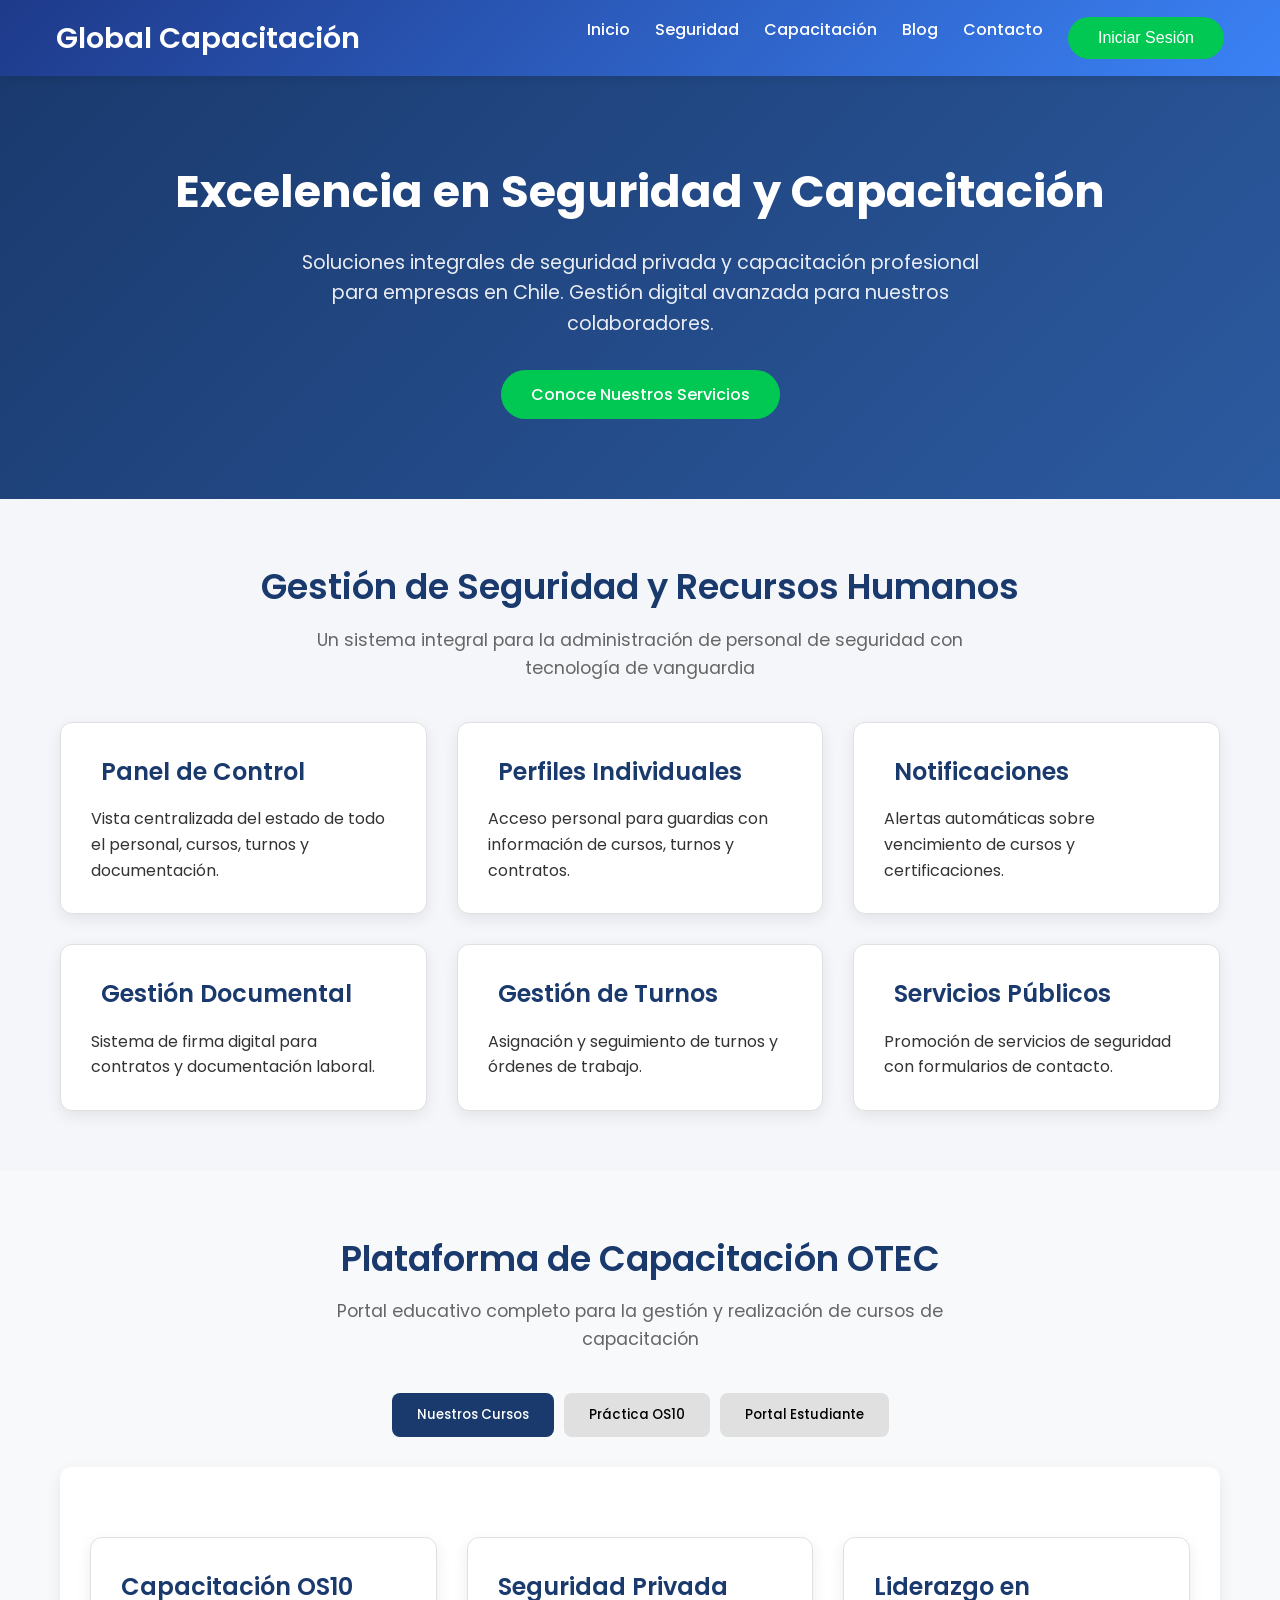
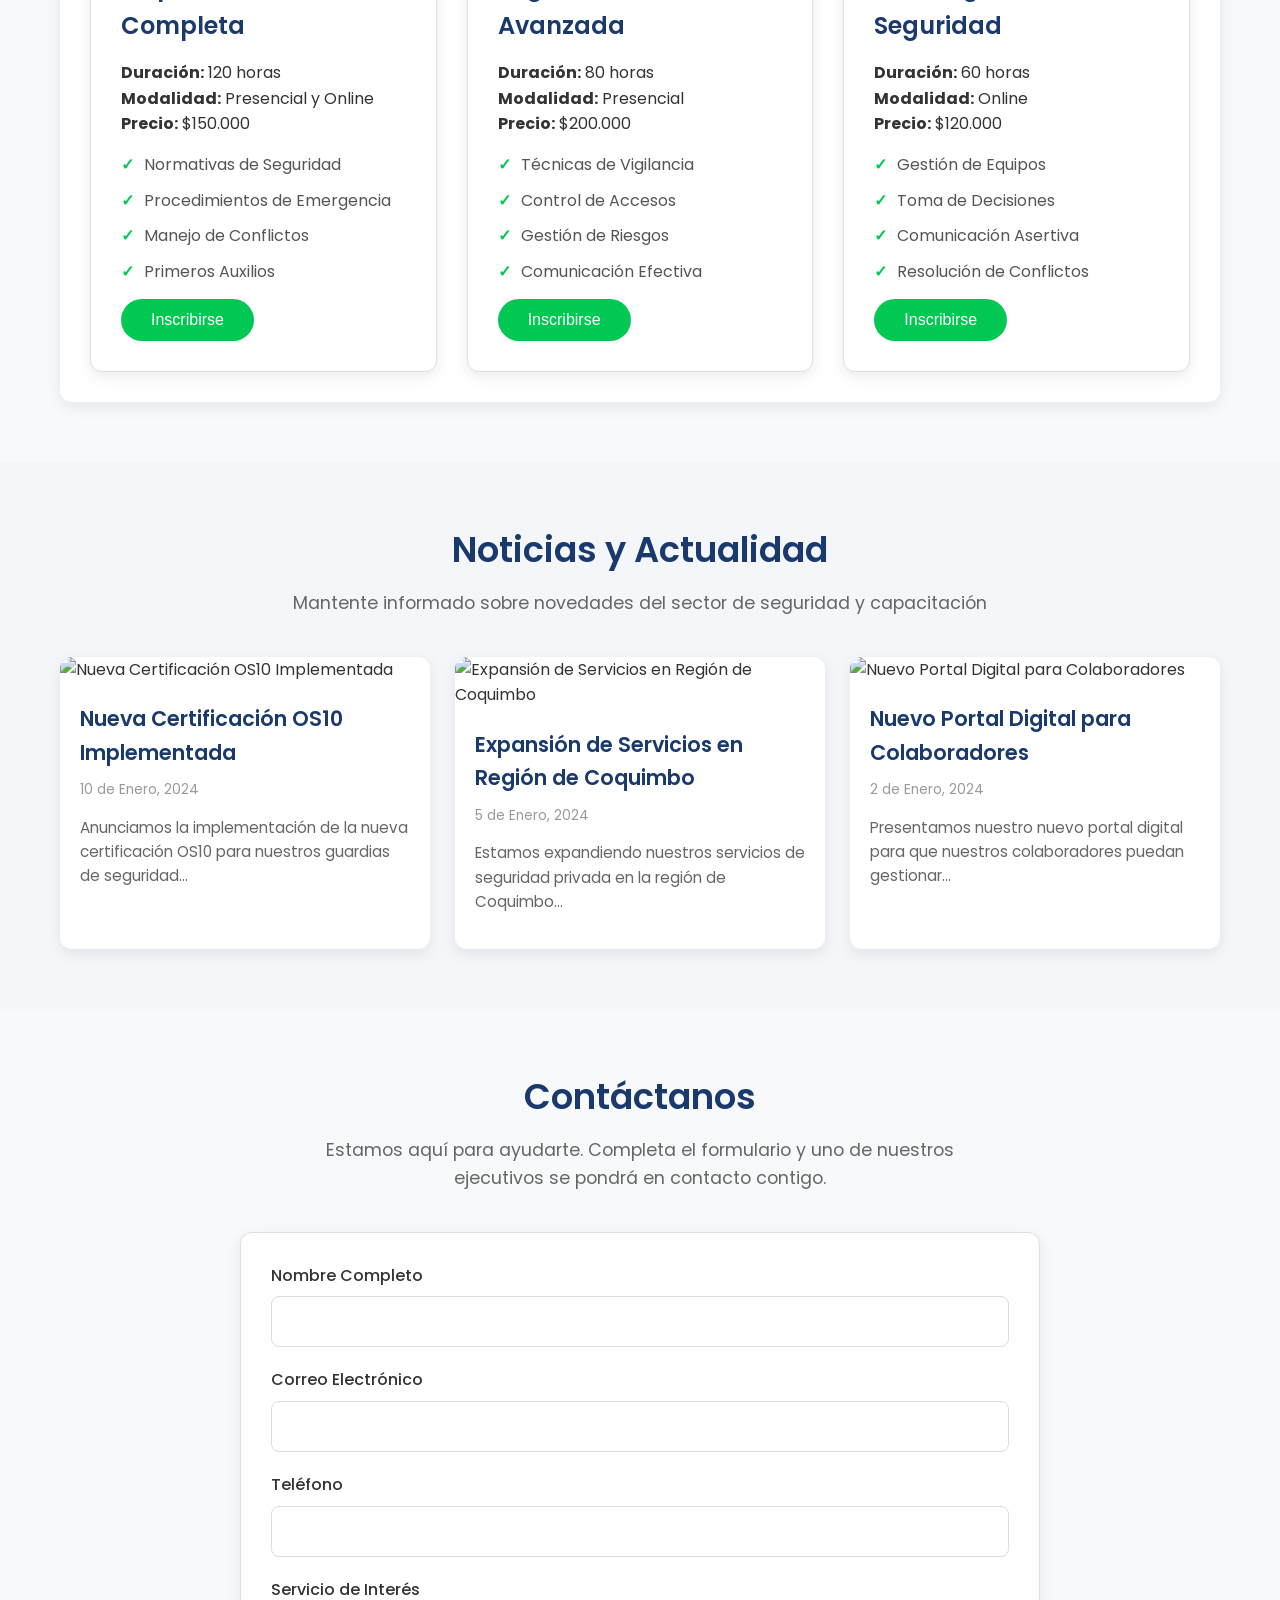
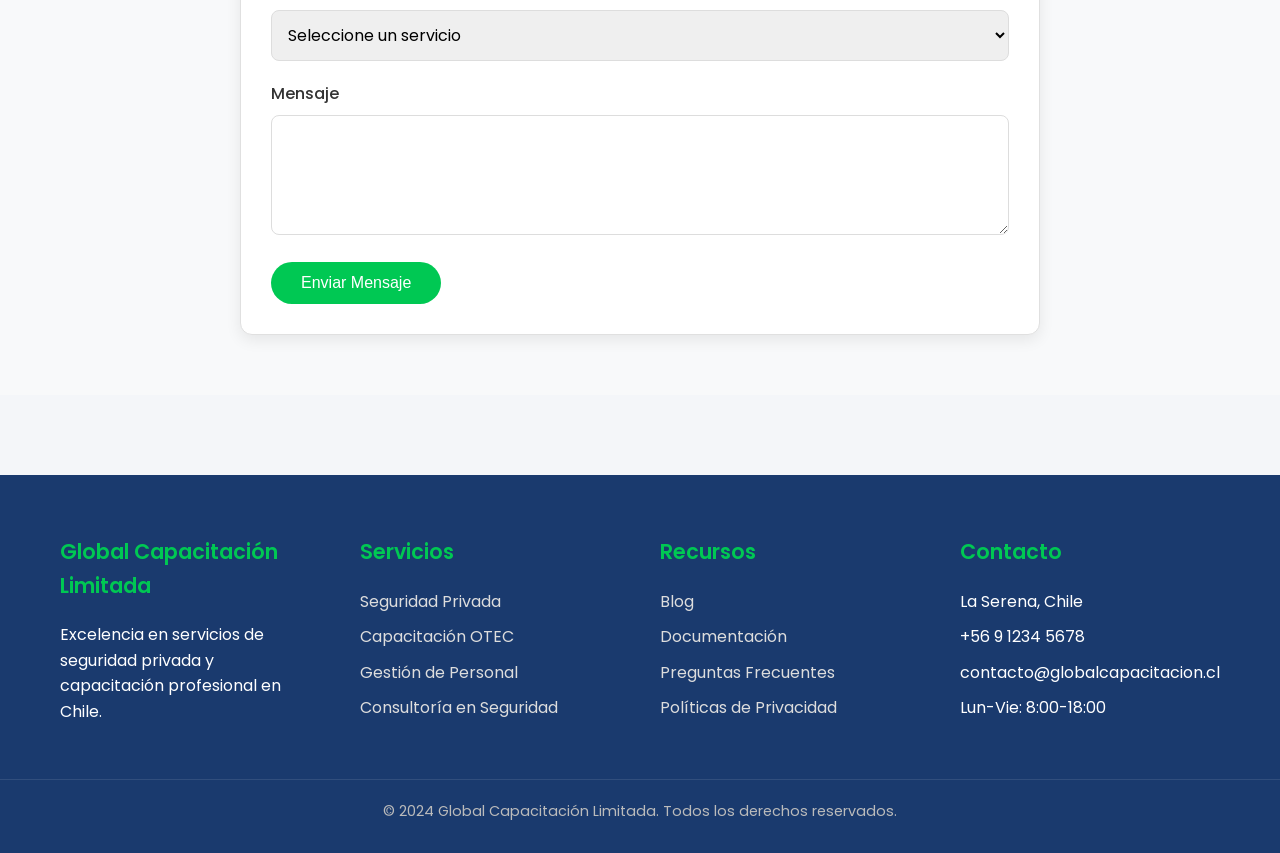
==== index.html @ 27f2499d "Update index.html" ====
<!DOCTYPE html>
<html lang="es">
<head>
    <meta charset="UTF-8">
    <meta name="viewport" content="width=device-width, initial-scale=1.0">
    <title>Global Capacitación Limitada - Sistema Integral</title>
    <script src="https://cdnjs.cloudflare.com/ajax/libs/font-awesome/6.4.0/js/all.min.js"></script>
    <link rel="preconnect" href="https://fonts.googleapis.com">
    <link rel="preconnect" href="https://fonts.gstatic.com" crossorigin>
    <link href="https://fonts.googleapis.com/css2?family=Poppins:wght@300;400;500;600;700;800&display=swap" rel="stylesheet">
    <link rel="stylesheet" href="styles.css">
</head>
<body>
    <div id="publicSite">
        <header class="header">
            <div class="header-content container">
                <div class="logo">
                    <span>Global Capacitación</span>
                </div>
                <nav class="desktop-nav">
                    <ul>
                        <li><a href="#inicio">Inicio</a></li>
                        <li><a href="#seguridad">Seguridad</a></li>
                        <li><a href="#capacitacion">Capacitación</a></li>
                        <li><a href="#blog">Blog</a></li>
                        <li><a href="#contacto">Contacto</a></li>
                        <li><button id="loginBtn" class="btn">Iniciar Sesión</button></li>
                    </ul>
                </nav>
                <button class="hamburger-menu-btn" id="publicHamburgerBtn">
                    <span class="hamburger-line"></span>
                    <span class="hamburger-line"></span>
                    <span class="hamburger-line"></span>
                </button>
            </div>
            <nav class="mobile-nav" id="publicMobileNav">
                <ul>
                    <li class="close-btn-container"><button class="close-mobile-nav" id="publicMobileNavCloseBtn"><i class="fas fa-times"></i></button></li>
                    <li><button id="mobileLoginBtn" class="btn">Iniciar Sesión</button></li>
                    <li><a href="#inicio">Inicio</a></li>
                    <li><a href="#seguridad">Seguridad</a></li>
                    <li><a href="#capacitacion">Capacitación</a></li>
                    <li><a href="#blog">Blog</a></li>
                    <li><a href="#contacto">Contacto</a></li>
                </ul>
            </nav>
        </header>

        <section class="hero" id="inicio">
            <div class="container">
                <h1>Excelencia en Seguridad y Capacitación</h1>
                <p>Soluciones integrales de seguridad privada y capacitación profesional para empresas en Chile. Gestión digital avanzada para nuestros colaboradores.</p>
                <a href="#seguridad" class="btn">Conoce Nuestros Servicios</a>
            </div>
        </section>

        <section class="section" id="seguridad">
            <div class="container">
                <h2 class="section-title">Gestión de Seguridad y Recursos Humanos</h2>
                <p class="section-subtitle">Un sistema integral para la administración de personal de seguridad con tecnología de vanguardia</p>
                
                <div class="cards">
                    <div class="card">
                        <h3><i class="fas fa-tachometer-alt"></i> Panel de Control</h3>
                        <p>Vista centralizada del estado de todo el personal, cursos, turnos y documentación.</p>
                    </div>
                    <div class="card">
                        <h3><i class="fas fa-user-shield"></i> Perfiles Individuales</h3>
                        <p>Acceso personal para guardias con información de cursos, turnos y contratos.</p>
                    </div>
                    <div class="card">
                        <h3><i class="fas fa-bell"></i> Notificaciones</h3>
                        <p>Alertas automáticas sobre vencimiento de cursos y certificaciones.</p>
                    </div>
                </div>

                <div class="cards" style="margin-top: 30px;">
                    <div class="card">
                        <h3><i class="fas fa-file-contract"></i> Gestión Documental</h3>
                        <p>Sistema de firma digital para contratos y documentación laboral.</p>
                    </div>
                    <div class="card">
                        <h3><i class="fas fa-calendar-check"></i> Gestión de Turnos</h3>
                        <p>Asignación y seguimiento de turnos y órdenes de trabajo.</p>
                    </div>
                    <div class="card">
                        <h3><i class="fas fa-globe"></i> Servicios Públicos</h3>
                        <p>Promoción de servicios de seguridad con formularios de contacto.</p>
                    </div>
                </div>
            </div>
        </section>

        <section class="section" id="capacitacion" style="background-color: #f8f9fa;">
            <div class="container">
                <h2 class="section-title">Plataforma de Capacitación OTEC</h2>
                <p class="section-subtitle">Portal educativo completo para la gestión y realización de cursos de capacitación</p>
                
                <div class="tabs">
                    <div class="tab-buttons">
                        <button class="tab-btn active" data-tab="cursos">Nuestros Cursos</button>
                        <button class="tab-btn" data-tab="practica">Práctica OS10</button>
                        <button class="tab-btn" data-tab="estudiante">Portal Estudiante</button>
                    </div>

                    <div id="cursos" class="tab-content active">
                        <div id="cursosList" class="cards">
                            </div>
                    </div>

                    <div id="practica" class="tab-content">
                        <div class="card">
                            <h3><i class="fas fa-laptop-code"></i> Simulacro de Examen OS10</h3>
                            <p>Prepárate para tu certificación con nuestro sistema de práctica interactiva.</p>
                            <ul>
                                <li>Preguntas tipo test con retroalimentación inmediata</li>
                                <li>Simulacros completos con temporizador</li>
                                <li>Estadísticas de desempeño y áreas de mejora</li>
                                <li>Material de repaso actualizado</li>
                            </ul>
                            <button class="btn" onclick="openLoginForExam()">Iniciar Práctica</button>
                        </div>
                    </div>

                    <div id="estudiante" class="tab-content">
                        <div class="card">
                            <h3><i class="fas fa-user-graduate"></i> Portal del Estudiante</h3>
                            <p>Acceso privado para alumnos inscritos en nuestros cursos.</p>
                            <ul>
                                <li>Horarios y asignaturas</li>
                                <li>Material de estudio descargable</li>
                                <li>Calificaciones y progreso</li>
                                <li>Comunicación con instructores</li>
                                <li>Foros de discusión</li>
                            </ul>
                            <button class="btn" onclick="openLoginForStudents()">Iniciar Sesión como Estudiante</button>
                        </div>
                    </div>
                </div>
            </div>
        </section>

        <section class="section" id="blog">
            <div class="container">
                <h2 class="section-title">Noticias y Actualidad</h2>
                <p class="section-subtitle">Mantente informado sobre novedades del sector de seguridad y capacitación</p>
                
                <div id="blogPosts" class="blog-posts">
                    </div>
            </div>
        </section>

        <section class="section" id="contacto" style="background-color: #f8f9fa;">
            <div class="container">
                <h2 class="section-title">Contáctanos</h2>
                <p class="section-subtitle">Estamos aquí para ayudarte. Completa el formulario y uno de nuestros ejecutivos se pondrá en contacto contigo.</p>
                
                <div class="card" style="max-width: 800px; margin: 0 auto;">
                    <form id="contactForm">
                        <div class="form-group">
                            <label for="nombre">Nombre Completo</label>
                            <input type="text" id="nombre" required>
                        </div>
                        <div class="form-group">
                            <label for="email">Correo Electrónico</label>
                            <input type="email" id="email" required>
                        </div>
                        <div class="form-group">
                            <label for="telefono">Teléfono</label>
                            <input type="tel" id="telefono">
                        </div>
                        <div class="form-group">
                            <label for="servicio">Servicio de Interés</label>
                            <select id="servicio">
                                <option value="">Seleccione un servicio</option>
                                <option value="seguridad">Servicios de Seguridad</option>
                                <option value="capacitacion">Cursos de Capacitación</option>
                                <option value="ambos">Ambos servicios</option>
                                <option value="otro">Otro</option>
                            </select>
                        </div>
                        <div class="form-group">
                            <label for="mensaje">Mensaje</label>
                            <textarea id="mensaje" required></textarea>
                        </div>
                        <button type="submit" class="btn">Enviar Mensaje</button>
                    </form>
                </div>
            </div>
        </section>

        <footer class="footer">
            <div class="container">
                <div>
                    <h3>Global Capacitación Limitada</h3>
                    <p>Excelencia en servicios de seguridad privada y capacitación profesional en Chile.</p>
                    <div class="social">
                        <a href="#"><i class="fab fa-facebook"></i></a>
                        <a href="#"><i class="fab fa-twitter"></i></a>
                        <a href="#"><i class="fab fa-linkedin"></i></a>
                        <a href="#"><i class="fab fa-instagram"></i></a>
                    </div>
                </div>
                <div>
                    <h3>Servicios</h3>
                    <ul>
                        <li><a href="#seguridad">Seguridad Privada</a></li>
                        <li><a href="#capacitacion">Capacitación OTEC</a></li>
                        <li><a href="#">Gestión de Personal</a></li>
                        <li><a href="#">Consultoría en Seguridad</a></li>
                    </ul>
                </div>
                <div>
                    <h3>Recursos</h3>
                    <ul>
                        <li><a href="#blog">Blog</a></li>
                        <li><a href="#">Documentación</a></li>
                        <li><a href="#">Preguntas Frecuentes</a></li>
                        <li><a href="#">Políticas de Privacidad</a></li>
                    </ul>
                </div>
                <div>
                    <h3>Contacto</h3>
                    <ul>
                        <li><i class="fas fa-map-marker-alt"></i> La Serena, Chile</li>
                        <li><i class="fas fa-phone"></i> +56 9 1234 5678</li>
                        <li><i class="fas fa-envelope"></i> contacto@globalcapacitacion.cl</li>
                        <li><i class="fas fa-clock"></i> Lun-Vie: 8:00-18:00</li>
                    </ul>
                </div>
            </div>
            <div class="copyright">
                &copy; 2024 Global Capacitación Limitada. Todos los derechos reservados.
            </div>
        </footer>

        <div id="loginModal" class="modal">
            <div class="modal-content">
                <span class="close-modal">&times;</span>
                <h2>Iniciar Sesión</h2>
                <form id="loginForm">
                    <div class="form-group">
                        <label for="userRole">Tipo de Usuario</label>
                        <select id="userRole" required>
                            <option value="">Seleccionar tipo de usuario</option>
                            <option value="admin">Administrador</option>
                            <option value="guardia">Guardia de Seguridad</option>
                            <option value="estudiante">Estudiante</option>
                        </select>
                    </div>
                    <div class="form-group">
                        <label for="username">Email</label>
                        <input type="email" id="username" placeholder="tu@email.com" required>
                    </div>
                    <div class="form-group">
                        <label for="password">Contraseña</label>
                        <input type="password" id="password" placeholder="••••••••" required>
                    </div>
                    <button type="submit" class="btn">Acceder</button>
                    <div style="text-align: center; margin-top: 15px;">
                        <a href="#" style="color: #1a3a6e; text-decoration: none;">¿Olvidó su contraseña?</a>
                    </div>
                </form>
            </div>
        </div>
    </div>

    <div id="privateSystem" class="hidden">
        <div id="sidebar" class="sidebar">
            <div class="sidebar-header">
                <h2 class="font-bold">Mi Información</h2>
                <button onclick="toggleSidebar()" class="btn btn-secondary">
                    <i class="fas fa-times"></i>
                </button>
            </div>
            <ul id="sidebarMenu" class="sidebar-menu">
                </ul>
            <div class="sidebar-item" onclick="logout()" style="margin-top: auto; border-top: 1px solid rgba(229, 231, 235, 0.5); color: #dc2626; font-weight: 500;">
                <i class="fas fa-sign-out-alt"></i>
                <span>Cerrar Sesión</span>
            </div>
        </div>

        <header id="privateHeader" class="header">
            <div class="header-content">
                <div class="logo">
                    <button onclick="toggleSidebar()" class="hamburger-menu-btn private-hamburger-menu-btn">
                        <span class="hamburger-line"></span>
                        <span class="hamburger-line"></span>
                        <span class="hamburger-line"></span>
                    </button>
                    <span>Global Capacitación Limitada</span>
                </div>
                <div id="headerActions">
                    </div>
            </div>
        </header>

        <main id="mainContent" class="main-content">
            </main>
    </div>

    <script src="examen.js" defer></script>
    <script src="script.js" defer></script>
</body>
</html>
---- styles.css ----
/* Global Capacitación Limitada - Integrated Styles */

* {
    margin: 0;
    padding: 0;
    box-sizing: border-box;
}

body {
    font-family: 'Poppins', sans-serif;
    background-color: #f4f6f9;
    color: #333;
    line-height: 1.6;
}

.hidden {
    display: none !important;
}

/* Layout */
.container {
    max-width: 1200px;
    margin: 0 auto;
    padding: 0 20px;
}

.header-content {
    max-width: 1200px;
    margin: 0 auto;
    padding: 0 1rem;
    display: flex;
    justify-content: space-between;
    align-items: center;
}

/* Header */
.header {
    background: linear-gradient(135deg, #1e3a8a 0%, #3b82f6 100%);
    color: #fff;
    padding: 15px 0;
    position: sticky;
    top: 0;
    z-index: 1000;
    box-shadow: 0 2px 10px rgba(0, 0, 0, 0.1);
}

.header .container {
    display: flex;
    justify-content: space-between;
    align-items: center;
}

.logo {
    font-size: 1.8rem;
    font-weight: 600;
    display: flex;
    align-items: center;
    gap: 10px;
}

.logo i {
    color: #00c853;
}

/* Hamburger Menu Styles */
.hamburger-menu, .hamburger-menu-btn {
    display: flex;
    flex-direction: column;
    justify-content: center;
    width: 40px;
    height: 40px;
    padding: 8px;
    background-color: #1e3a8a;
    border: none;
    cursor: pointer;
    transition: all 0.3s ease;
    border-radius: 8px;
    gap: 4px;
}

.hamburger-line {
    width: 100%;
    height: 3px;
    background-color: #ffffff;
    border-radius: 2px;
    transition: all 0.3s ease;
}

/* CORRECCIÓN 1: Asegura que las líneas del menú hamburguesa privado sean visibles */
.private-hamburger-menu-btn {
    background-color: transparent; /* Hace el fondo del botón transparente */
}

.private-hamburger-menu-btn .hamburger-line {
    background-color: #fff !important; /* Fuerza las líneas a ser blancas */
}


.hamburger-menu:hover,
.hamburger-menu-btn:hover {
    background-color: #2c5aa0;
}
.hamburger-menu-btn.active .hamburger-line:first-child {
    transform: rotate(45deg) translate(5px, 5px);
}
.hamburger-menu-btn.active .hamburger-line:nth-child(2) {
    opacity: 0;
}
.hamburger-menu-btn.active .hamburger-line:last-child {
    transform: rotate(-45deg) translate(5px, -5px);
}

/* User Avatar and Welcome */
.user-avatar {
    width: 32px;
    height: 32px;
    background-color: #3b82f6;
    border-radius: 50%;
    display: flex;
    align-items: center;
    justify-content: center;
}

.user-avatar i {
    color: white;
    font-size: 14px;
}

.user-welcome {
    font-weight: 500;
}

/* Mobile Navigation */
.mobile-nav {
    display: none;
    position: fixed;
    /* ANTERIOR: top: 65px; */
    /* Nueva posición relativa al banner para la página de inicio */
    top: 65px; /* Valor inicial, se ajustará en @media */
    right: 1rem;
    left: auto;
    width: 200px;
    background: rgba(255, 255, 255, 0.9); /* Fondo blanco por defecto */
    backdrop-filter: blur(10px);
    padding: 1rem;
    z-index: 1500;
    border-radius: 8px;
    box-shadow: 0 4px 10px rgba(0, 0, 0, 0.2);
    opacity: 0;
    transform: translateY(-20px);
    transition: opacity 0.3s ease, transform 0.3s ease;
}

.mobile-nav.active {
    display: block;
    opacity: 1;
    transform: translateY(0);
}

.mobile-nav ul li a,
.mobile-nav ul li button {
    color: #333;
    font-weight: 500;
    padding: 10px;
    display: block;
    text-align: left;
    text-decoration: none;
}

.mobile-nav ul li a:hover,
.mobile-nav ul li button:hover {
    background-color: #f0f0f0;
    border-radius: 4px;
}

.mobile-nav ul li {
    border-bottom: 1px solid #ccc;
    padding: 0;
    margin: 0;
}

.mobile-nav ul li:last-child {
    border-bottom: none;
}

.close-btn-container {
    text-align: right;
    padding-bottom: 1rem;
}

.close-mobile-nav {
    display: none; /* Hidden by default, shown by JS */
    background: none;
    border: none;
    font-size: 1.5rem;
    cursor: pointer;
    color: #333;
}

nav ul {
    display: flex;
    list-style: none;
    gap: 25px;
}

nav a {
    color: #fff;
    text-decoration: none;
    font-weight: 500;
    transition: color 0.3s;
    font-size: 1rem;
}

nav a:hover {
    color: #00c853;
}

/* Sidebar */
.sidebar {
    position: fixed;
    top: 0;
    left: 0;
    width: 250px;
    height: 100vh;
    background-color: rgba(255, 255, 255, 0.95);
    color: #1f2937;
    transform: translateX(-100%);
    transition: transform 0.3s;
    z-index: 2500;
    overflow-y: auto;
    backdrop-filter: blur(10px);
    -webkit-backdrop-filter: blur(10px);
    box-shadow: 2px 0 10px rgba(0, 0, 0, 0.1);
}

.sidebar.open {
    transform: translateX(0);
}

.sidebar-header {
    padding: 1rem;
    background-color: rgba(249, 250, 251, 0.9);
    display: flex;
    justify-content: space-between;
    align-items: center;
    border-bottom: 1px solid rgba(229, 231, 235, 0.3);
}

.sidebar-menu {
    list-style: none;
    padding: 1rem 0;
}

.sidebar-item {
    padding: 0.75rem 1rem;
    cursor: pointer;
    transition: all 0.3s;
    display: flex;
    align-items: center;
    gap: 0.75rem;
    color: #374151;
    font-weight: 500;
}

.sidebar-item:hover {
    background-color: rgba(59, 130, 246, 0.1);
    color: #1d4ed8;
}

.sidebar-item.active {
    background-color: rgba(59, 130, 246, 0.15);
    color: #1d4ed8;
    border-right: 4px solid #3b82f6;
    font-weight: 600;
}

/* Main Content */
.main-content {
    margin-left: 0;
    padding: 2rem;
    transition: margin-left 0.3s;
}

.main-content.sidebar-open {
    margin-left: 250px;
}

/* Hero Section */
.hero {
    background: linear-gradient(135deg, #1a3a6e 0%, #2c5aa0 100%);
    color: #fff;
    padding: 80px 0;
    text-align: center;
}

.hero h1 {
    font-size: 2.8rem;
    margin-bottom: 20px;
    font-weight: 700;
}

.hero p {
    font-size: 1.2rem;
    max-width: 700px;
    margin: 0 auto 30px;
    opacity: 0.9;
}

.btn {
    display: inline-block;
    background-color: #00c853;
    color: #fff;
    padding: 12px 30px;
    border-radius: 50px;
    text-decoration: none;
    font-weight: 500;
    transition: all 0.3s;
    border: none;
    cursor: pointer;
    font-size: 1rem;
}

.btn:hover {
    background-color: #00a040;
    transform: translateY(-2px);
    box-shadow: 0 4px 15px rgba(0, 200, 83, 0.3);
}

.btn-primary {
    background-color: #3b82f6;
    color: white;
}

.btn-primary:hover {
    background-color: #2563eb;
}

.btn-secondary {
    background-color: #6b7280;
    color: white;
}

.btn-secondary:hover {
    background-color: #4b5563;
}

.btn-success {
    background-color: #10b981;
    color: white;
}

.btn-success:hover {
    background-color: #059669;
}

.btn-danger {
    background-color: #ef4444;
    color: white;
}

.btn-danger:hover {
    background-color: #dc2626;
}

/* Secciones */
.section {
    padding: 60px 0;
}

.section-title {
    text-align: center;
    font-size: 2.2rem;
    margin-bottom: 10px;
    color: #1a3a6e;
    font-weight: 600;
}

.section-subtitle {
    text-align: center;
    color: #666;
    max-width: 700px;
    margin: 0 auto 40px;
    font-size: 1.1rem;
}

/* Cards */
.cards {
    display: grid;
    grid-template-columns: repeat(auto-fit, minmax(300px, 1fr));
    gap: 30px;
    margin-top: 40px;
}

.card {
    background: #fff;
    border-radius: 12px;
    padding: 30px;
    box-shadow: 0 5px 15px rgba(0,0,0,0.08);
    transition: transform 0.3s, box-shadow 0.3s;
    border: 1px solid #e0e0e0;
}

.card:hover {
    transform: translateY(-10px);
    box-shadow: 0 15px 30px rgba(0,0,0,0.12);
}

.card h3 {
    font-size: 1.5rem;
    color: #1a3a6e;
    margin-bottom: 15px;
    display: flex;
    align-items: center;
    gap: 10px;
    font-weight: 600;
}

.card i {
    color: #00c853;
    font-size: 1.3rem;
}

.card ul {
    list-style: none;
    margin: 15px 0;
}

.card ul li {
    margin: 10px 0;
    display: flex;
    align-items: center;
    gap: 10px;
    color: #555;
}

.card ul li::before {
    content: "✓";
    color: #00c853;
    font-weight: bold;
}

.card-header {
    padding: 1.5rem;
    border-bottom: 1px solid #e5e7eb;
    background-color: #f9fafb;
}

.card-content {
    padding: 1.5rem;
}

/* Grid */
.grid {
    display: grid;
    gap: 1.5rem;
}

.grid-cols-1 {
    grid-template-columns: repeat(1, 1fr);
}

.grid-cols-2 {
    grid-template-columns: repeat(2, 1fr);
}

.grid-cols-3 {
    grid-template-columns: repeat(3, 1fr);
}

.grid-cols-4 {
    grid-template-columns: repeat(4, 1fr);
}

@media (max-width: 768px) {
    .grid-cols-2,
    .grid-cols-3,
    .grid-cols-4 {
        grid-template-columns: 1fr;
    }
}

/* Stats Cards */
.stat-card {
    background: linear-gradient(135deg, var(--color-from), var(--color-to));
    color: white;
    padding: 1.5rem;
    border-radius: 0.75rem;
    display: flex;
    justify-content: space-between;
    align-items: center;
}

.stat-card.blue {
    --color-from: #3b82f6;
    --color-to: #1d4ed8;
}

.stat-card.green {
    --color-from: #10b981;
    --color-to: #047857;
}

.stat-card.orange {
    --color-from: #f59e0b;
    --color-to: #d97706;
}

.stat-card.red {
    --color-from: #ef4444;
    --color-to: #dc2626;
}

.stat-number {
    font-size: 2rem;
    font-weight: bold;
}

.stat-icon {
    font-size: 2rem;
    opacity: 0.8;
}

/* Table */
.table {
    width: 100%;
    border-collapse: collapse;
    margin-top: 1rem;
}

.table th,
.table td {
    padding: 0.75rem;
    text-align: left;
    border-bottom: 1px solid #e5e7eb;
}

.table th {
    background-color: #f9fafb;
    font-weight: 600;
}

.table tbody tr:hover {
    background-color: #f9fafb;
}

/* Badge */
.badge {
    padding: 0.25rem 0.75rem;
    border-radius: 9999px;
    font-size: 0.75rem;
    font-weight: 500;
}

.badge-success {
    background-color: #dcfce7;
    color: #166534;
}

.badge-warning {
    background-color: #fef3c7;
    color: #92400e;
}

.badge-danger {
    background-color: #fee2e2;
    color: #991b1b;
}

/* Progress Bar */
.progress {
    width: 100%;
    height: 0.5rem;
    background-color: #e5e7eb;
    border-radius: 9999px;
    overflow: hidden;
}

.progress-bar {
    height: 100%;
    background-color: #3b82f6;
    transition: width 0.3s;
}

/* Tabs */
.tabs {
    margin-top: 40px;
}

.tab-buttons {
    display: flex;
    justify-content: center;
    gap: 10px;
    margin-bottom: 30px;
    flex-wrap: wrap;
}

.tab-btn {
    padding: 12px 25px;
    background: #e0e0e0;
    border: none;
    border-radius: 8px;
    cursor: pointer;
    font-weight: 500;
    transition: all 0.3s;
    font-family: 'Poppins', sans-serif;
}

.tab-btn.active {
    background: #1a3a6e;
    color: #fff;
}

.tab-content {
    display: none;
    padding: 30px;
    background: #fff;
    border-radius: 12px;
    box-shadow: 0 5px 15px rgba(0,0,0,0.08);
}

.tab-content.active {
    display: block;
}

/* Formulario */
.form-group {
    margin-bottom: 20px;
}

.form-label,
.form-group label {
    display: block;
    margin-bottom: 8px;
    font-weight: 500;
    color: #333;
}

.form-input,
.form-group input,
.form-group textarea,
.form-group select {
    width: 100%;
    padding: 12px;
    border: 1px solid #ddd;
    border-radius: 8px;
    font-size: 1rem;
    transition: border 0.3s;
    font-family: 'Poppins', sans-serif;
}

.form-input:focus,
.form-group input:focus,
.form-group textarea:focus,
.form-group select:focus {
    outline: none;
    border-color: #1a3a6e;
    box-shadow: 0 0 0 3px rgba(26, 58, 110, 0.1);
}

.form-group textarea {
    height: 120px;
    resize: vertical;
}

/* Blog */
.blog-posts {
    display: grid;
    grid-template-columns: repeat(auto-fit, minmax(300px, 1fr));
    gap: 25px;
    margin-top: 40px;
}

.blog-card {
    background: #fff;
    border-radius: 12px;
    overflow: hidden;
    box-shadow: 0 5px 15px rgba(0,0,0,0.08);
    transition: transform 0.3s;
}

.blog-card:hover {
    transform: translateY(-5px);
}

.blog-card img {
    width: 100%;
    height: 200px;
    object-fit: cover;
}

.blog-card-content {
    padding: 20px;
}

.blog-card h3 {
    font-size: 1.3rem;
    margin-bottom: 10px;
    color: #1a3a6e;
    font-weight: 600;
}

.blog-card p {
    color: #666;
    margin-bottom: 15px;
    font-size: 0.95rem;
}

.blog-card .date {
    font-size: 0.85rem;
    color: #999;
}

/* Footer */
.footer {
    background-color: #1a3a6e;
    color: #fff;
    padding: 60px 0 30px;
    margin-top: 80px;
}

.footer .container {
    display: grid;
    grid-template-columns: repeat(auto-fit, minmax(250px, 1fr));
    gap: 40px;
}

.footer h3 {
    font-size: 1.3rem;
    margin-bottom: 20px;
    color: #00c853;
    font-weight: 600;
}

.footer ul {
    list-style: none;
}

.footer ul li {
    margin: 10px 0;
}

.footer ul li a {
    color: #ddd;
    text-decoration: none;
    transition: color 0.3s;
}

.footer ul li a:hover {
    color: #00c853;
}

.footer .social {
    display: flex;
    gap: 15px;
    margin-top: 15px;
}

.footer .social a {
    color: #fff;
    font-size: 1.3rem;
    transition: color 0.3s;
}

.footer .social a:hover {
    color: #00c853;
}

.footer .copyright {
    text-align: center;
    margin-top: 40px;
    padding-top: 20px;
    border-top: 1px solid rgba(255,255,255,0.1);
    color: #bbb;
    font-size: 0.9rem;
}

/* Modal */
.modal {
    display: none;
    position: fixed;
    top: 0;
    left: 0;
    width: 100%;
    height: 100%;
    background-color: rgba(0,0,0,0.5);
    z-index: 2000;
    justify-content: center;
    align-items: center;
}

.modal.active {
    display: flex;
}

.modal-content {
    background: #fff;
    padding: 30px;
    border-radius: 12px;
    width: 90%;
    max-width: 450px;
    box-shadow: 0 10px 30px rgba(0,0,0,0.2);
    position: relative;
}

.close-modal {
    position: absolute;
    top: 15px;
    right: 15px;
    font-size: 1.5rem;
    cursor: pointer;
    color: #999;
    transition: color 0.3s;
}

.close-modal:hover {
    color: #333;
}

.modal h2 {
    text-align: center;
    margin-bottom: 25px;
    color: #1a3a6e;
    font-size: 1.8rem;
    font-weight: 600;
}

/* --- Responsive Adjustments --- */

/* General mobile-first responsive adjustments */
@media (max-width: 768px) {
    /* CORRECCIÓN 3: Mantiene el header público en una fila (logo a la izquierda, hamburguesa a la derecha) */
    .header .container {
        flex-direction: row; /* Asegura la dirección horizontal */
        justify-content: space-between; /* Espacio entre logo y botón */
        width: 100%;
    }
    
    .desktop-nav {
        display: none;
    }

    .hamburger-menu-btn {
        display: flex;
    }
    
    /* CORRECCIÓN 2: Evita que el sidebar ocupe toda la pantalla */
    .sidebar {
        /* Se elimina la regla 'width: 100%' para que use el valor por defecto de 250px */
    }

    .main-content.sidebar-open {
        margin-left: 0;
    }

    /* Tab buttons stack vertically */
    .tab-buttons {
        flex-direction: column;
        align-items: center;
    }

    .tab-btn {
        width: 100%;
        max-width: 300px;
        margin-bottom: 0.5rem;
    }

    /* Blog posts single column */
    .blog-posts {
        grid-template-columns: 1fr;
    }

    /* Cards single column */
    .cards {
        grid-template-columns: 1fr;
    }

    /* Footer stack */
    .footer .container {
        grid-template-columns: 1fr;
        text-align: center;
        gap: 30px;
    }

    /* Form adjustments */
    .modal-content {
        margin: 20px;
        padding: 20px;
    }
    
    /* Stats cards 2 columns on mobile */
    .grid-cols-4 {
        grid-template-columns: repeat(2, 1fr);
        gap: 1rem;
    }

    /* NUEVA CORRECCIÓN 1.1: Ajuste del menú móvil para que se despliegue debajo del banner */
    .mobile-nav.active {
        top: 75px; /* Posiciona el menú debajo del banner */
        width: 97%;
        left: 1.5%;
        right: 1.5%;
        height: auto;
        border-radius: 8px;
        background: rgba(255, 255, 255, 0.9);
        backdrop-filter: blur(10px);
        -webkit-backdrop-filter: blur(10px);
        padding: 1rem;
        box-shadow: 0 4px 10px rgba(0, 0, 0, 0.2);
        display: block;
    }
    
    .mobile-nav ul {
        flex-direction: column;
        width: 100%;
        padding: 0;
    }

    .mobile-nav ul li a,
    .mobile-nav ul li button {
        color: #333; /* Color de texto oscuro para el menú claro */
        border-bottom: 1px solid #ccc; /* Separador oscuro */
    }

    .mobile-nav ul li:last-child {
        border-bottom: none;
    }

    .mobile-nav ul li a:hover,
    .mobile-nav ul li button:hover {
        background-color: rgba(0, 200, 83, 0.2); /* Hover verde */
    }

    /* NUEVA CORRECCIÓN 1.2: Posiciona el botón de cierre dentro del header para que sea visible */
    .close-mobile-nav {
        display: block; /* Muestra el botón de cerrar */
        position: absolute;
        top: 15px;
        right: 15px;
        color: #fff;
    }

    /* NUEVA CORRECCIÓN 2: Título más pequeño en la sección hero para móvil */
    .hero h1 {
        font-size: 2rem; /* Ajuste a un tamaño ligeramente menor */
    }

    #privateHeader .logo {
        max-width: calc(100% - 100px);
    }

    #privateHeader .logo span {
        font-size: 1.1rem;
        white-space: normal;
        text-align: left;
    }

    .main-content {
        padding: 1rem;
    }

    .certification-status {
        flex-wrap: wrap;
        gap: 0.5rem;
    }
}


/* Medium devices (tablets, 769px and up) */
@media (min-width: 769px) {
    .hamburger-menu-btn {
        display: none;
    }
    
    #privateHeader .private-hamburger-menu-btn {
        display: flex; /* Asegura que el botón del panel privado siempre sea visible */
    }

    .desktop-nav {
        display: block;
    }
}

/* Utilities */
.text-center { text-align: center; }
.text-right { text-align: right; }
.font-bold { font-weight: 600; }
.text-sm { font-size: 0.875rem; }
.text-lg { font-size: 1.125rem; }
.text-xl { font-size: 1.25rem; }
.text-2xl { font-size: 1.5rem; }
.text-3xl { font-size: 1.875rem; }
.mb-4 { margin-bottom: 1rem; }
.mb-6 { margin-bottom: 1.5rem; }
.mb-8 { margin-bottom: 2rem; }
.mt-4 { margin-top: 1rem; }
.flex { display: flex; }
.justify-between { justify-content: space-between; }
.items-center { align-items: center; }
.gap-4 { gap: 1rem; }
.w-full { width: 100%; }

/* Quiz Styles */
#exam-section {
    background-color: rgba(255, 255, 255, 0.7);
    padding: 30px;
    border-radius: 15px;
    border: 2px solid transparent;
    box-shadow: 0 4px 16px rgba(0,0,0,0.15), 0 2px 8px rgba(0,0,0,0.10);
    margin-bottom: 40px;
    text-align: center;
    position: relative;
    transition: border-color 0.3s ease-in-out, box-shadow 0.3s ease-in-out;
    min-height: 500px;
}

#start-exam-btn {
    background-color: #dc3545;
    color: white;
    border: none;
    border-radius: 12px;
    padding: 15px 30px;
    font-size: 1.2rem;
    cursor: pointer;
    transition: background-color 0.3s ease, transform 0.2s ease;
    box-shadow: 0 4px 10px rgba(0,0,0,0.2);
    margin-top: 20px;
    display: block;
    margin-left: auto;
    margin-right: auto;
    animation: jump 0.6s infinite alternate;
}

#start-exam-btn:hover {
    background-color: #c82333;
    transform: translateY(-3px);
    animation: none;
}

@keyframes jump {
    0% {
        transform: translateY(0);
    }
    100% {
        transform: translateY(-10px);
    }
}

#quiz-container {
    text-align: left;
}

.question-card {
    background-color: rgba(255, 255, 255, 0.8);
    padding: 20px;
    margin-bottom: 20px;
    border-radius: 10px;
    border: 1px solid rgba(0,0,0,0.05);
    box-shadow: 0 3px 8px rgba(0,0,0,0.12), 0 2px 4px rgba(0,0,0,0.08);
    transition: border-color 0.3s ease-in-out, box-shadow 0.3s ease-in-out;
}

.question-card h5 {
    color: #333;
    font-weight: 700;
    font-size: 1.1em;
    text-align: justify;
    margin-bottom: 15px;
}

.option-button {
    display: inline-block;
    background-color: #f0f0f0;
    color: #333;
    border: 1px solid #ccc;
    border-radius: 8px;
    padding: 10px 20px;
    margin: 5px;
    cursor: pointer;
    transition: all 0.3s ease;
    font-weight: 600;
    text-align: center;
    user-select: none;
}

.option-button:hover {
    background-color: #e0e0e0;
    transform: translateY(-2px);
    box-shadow: 0 2px 5px rgba(0,0,0,0.1);
}

.option-button.selected {
    background-color: #283593;
    color: white;
    border-color: #283593;
    box-shadow: 0 4px 8px rgba(0,0,0,0.2);
}

.option-button.correct {
    background-color: #28a745;
    color: white;
    border-color: #28a745;
}

.option-button.incorrect {
    background-color: #dc3545;
    color: white;
    border-color: #dc3545;
}

.exam-controls {
    text-align: center;
    margin-top: 30px;
}

.exam-controls button {
    background-color: #283593;
    color: white;
    border: none;
    border-radius: 8px;
    padding: 12px 25px;
    font-size: 1.1rem;
    cursor: pointer;
    transition: background-color 0.3s ease, transform 0.2s ease;
}

.exam-controls button:hover {
    background-color: #1a237e;
    transform: translateY(-2px);
}

#results-modal-overlay {
    position: fixed;
    top: 0;
    left: 0;
    width: 100%;
    height: 100%;
    background-color: rgba(0, 0, 0, 0.5);
    display: none; /* Hidden by default */
    justify-content: center;
    align-items: center;
    z-index: 2000;
    opacity: 0;
    visibility: hidden;
    transition: opacity 0.3s ease-in-out, visibility 0.3s ease-in-out;
}

#results-modal-overlay.show {
    display: flex;
    opacity: 1;
    visibility: visible;
}

#results-modal-content {
    background-color: #fff;
    padding: 30px;
    border-radius: 15px;
    box-shadow: 0 8px 25px rgba(0, 0, 0, 0.4);
    text-align: center;
    max-width: 90%;
    width: 500px;
    position: relative;
    transform: translateY(-50px);
    transition: transform 0.3s ease-out;
}

#results-modal-overlay.show #results-modal-content {
    transform: translateY(0);
}

#results-modal-content.pass {
    background-color: rgba(40, 167, 69, 0.9);
    color: white;
}

#results-modal-content.fail {
    background-color: rgba(220, 53, 69, 0.9);
    color: white;
}

.category-badge {
    font-size: 0.75rem;
    padding: 4px 8px;
    border-radius: 12px;
    font-weight: 600;
    text-transform: uppercase;
    letter-spacing: 0.5px;
}

.category-badge-container {
    display: flex;
    justify-content: flex-start;
}

.bg-purple {
    background-color: #6f42c1 !important;
    color: white !important;
}

/* Quiz Styles */
#exam-section {
    background-color: rgba(255, 255, 255, 0.7);
    padding: 30px;
    border-radius: 15px;
    border: 2px solid transparent;
    box-shadow: 0 4px 16px rgba(0,0,0,0.15), 0 2px 8px rgba(0,0,0,0.10);
    margin-bottom: 40px;
    text-align: center;
    position: relative;
    transition: border-color 0.3s ease-in-out, box-shadow 0.3s ease-in-out;
    min-height: 500px;
}

#start-exam-btn {
    background-color: #dc3545;
    color: white;
    border: none;
    border-radius: 12px;
    padding: 15px 30px;
    font-size: 1.2rem;
    cursor: pointer;
    transition: background-color 0.3s ease, transform 0.2s ease;
    box-shadow: 0 4px 10px rgba(0,0,0,0.2);
    margin-top: 20px;
    display: block;
    margin-left: auto;
    margin-right: auto;
    animation: jump 0.6s infinite alternate;
}

#start-exam-btn:hover {
    background-color: #c82333;
    transform: translateY(-3px);
    animation: none;
}

@keyframes jump {
    0% {
        transform: translateY(0);
    }
    100% {
        transform: translateY(-10px);
    }
}

#quiz-container {
    text-align: left;
}

.question-card {
    background-color: rgba(255, 255, 255, 0.8);
    padding: 20px;
    margin-bottom: 20px;
    border-radius: 10px;
    border: 1px solid rgba(0,0,0,0.05);
    box-shadow: 0 3px 8px rgba(0,0,0,0.12), 0 2px 4px rgba(0,0,0,0.08);
    transition: border-color 0.3s ease-in-out, box-shadow 0.3s ease-in-out;
}

.question-card h5 {
    color: #333;
    font-weight: 700;
    font-size: 1.1em;
    text-align: justify;
    margin-bottom: 15px;
}

.option-button {
    display: inline-block;
    background-color: #f0f0f0;
    color: #333;
    border: 1px solid #ccc;
    border-radius: 8px;
    padding: 10px 20px;
    margin: 5px;
    cursor: pointer;
    transition: all 0.3s ease;
    font-weight: 600;
    text-align: center;
    user-select: none;
}

.option-button:hover {
    background-color: #e0e0e0;
    transform: translateY(-2px);
    box-shadow: 0 2px 5px rgba(0,0,0,0.1);
}

.option-button.selected {
    background-color: #283593;
    color: white;
    border-color: #283593;
    box-shadow: 0 4px 8px rgba(0,0,0,0.2);
}

.option-button.correct {
    background-color: #28a745;
    color: white;
    border-color: #28a745;
}

.option-button.incorrect {
    background-color: #dc3545;
    color: white;
    border-color: #dc3545;
}

.exam-controls {
    text-align: center;
    margin-top: 30px;
}

.exam-controls button {
    background-color: #283593;
    color: white;
    border: none;
    border-radius: 8px;
    padding: 12px 25px;
    font-size: 1.1rem;
    cursor: pointer;
    transition: background-color 0.3s ease, transform 0.2s ease;
}

.exam-controls button:hover {
    background-color: #1a237e;
    transform: translateY(-2px);
}

#results-modal-overlay {
    position: fixed;
    top: 0;
    left: 0;
    width: 100%;
    height: 100%;
    background-color: rgba(0, 0, 0, 0.5);
    display: none; /* Hidden by default */
    justify-content: center;
    align-items: center;
    z-index: 2000;
    opacity: 0;
    visibility: hidden;
    transition: opacity 0.3s ease-in-out, visibility 0.3s ease-in-out;
}

#results-modal-overlay.show {
    display: flex;
    opacity: 1;
    visibility: visible;
}

#results-modal-content {
    background-color: #fff;
    padding: 30px;
    border-radius: 15px;
    box-shadow: 0 8px 25px rgba(0, 0, 0, 0.4);
    text-align: center;
    max-width: 90%;
    width: 500px;
    position: relative;
    transform: translateY(-50px);
    transition: transform 0.3s ease-out;
}

#results-modal-overlay.show #results-modal-content {
    transform: translateY(0);
}

#results-modal-content.pass {
    background-color: rgba(40, 167, 69, 0.9);
    color: white;
}

#results-modal-content.fail {
    background-color: rgba(220, 53, 69, 0.9);
    color: white;
}

.category-badge {
    font-size: 0.75rem;
    padding: 4px 8px;
    border-radius: 12px;
    font-weight: 600;
    text-transform: uppercase;
    letter-spacing: 0.5px;
}

.category-badge-container {
    display: flex;
    justify-content: flex-start;
}

.bg-purple {
    background-color: #6f42c1 !important;
    color: white !important;
}

@media (max-width: 768px) {
    #exam-section {
        padding: 15px;
    }

    .question-card h5 {
        font-size: 1rem;
    }

    .option-button {
        padding: 8px 15px;
        font-size: 0.9rem;
        display: block;
        width: 100%;
        margin: 5px 0;
    }
}
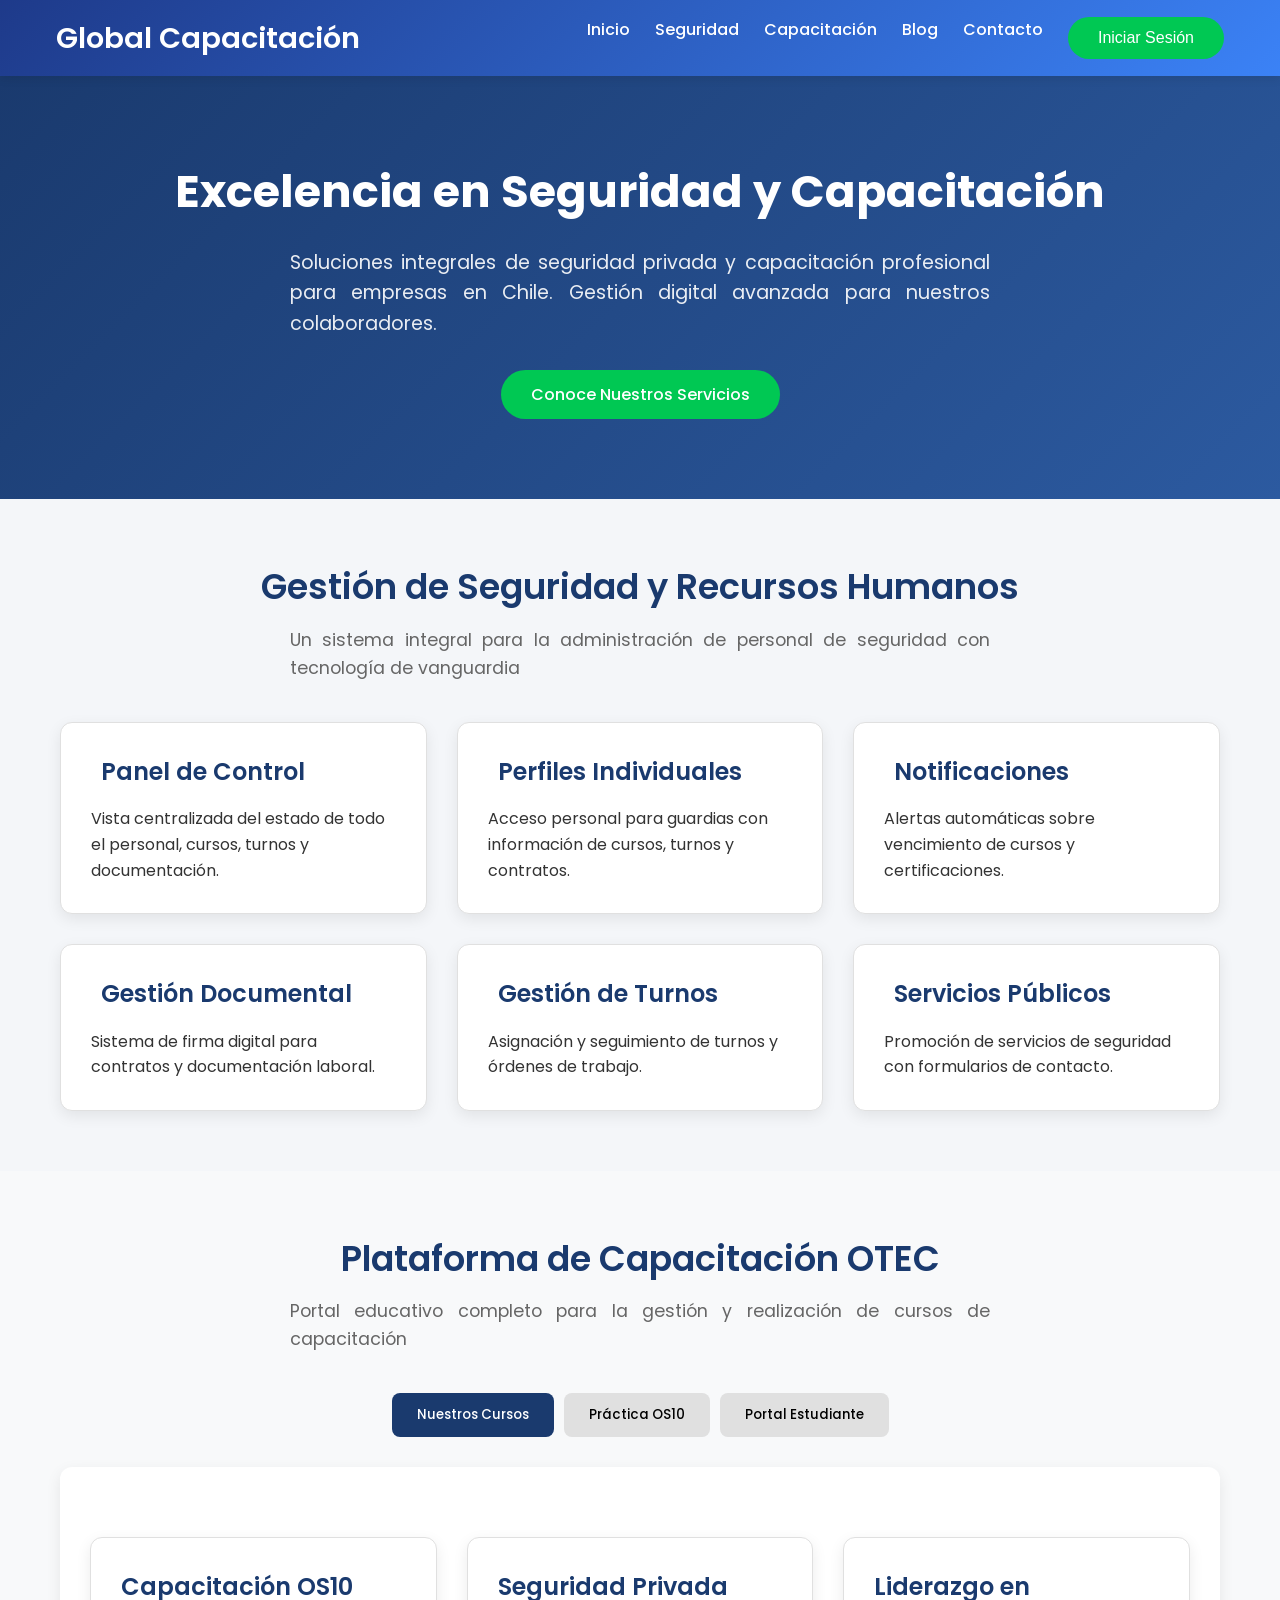
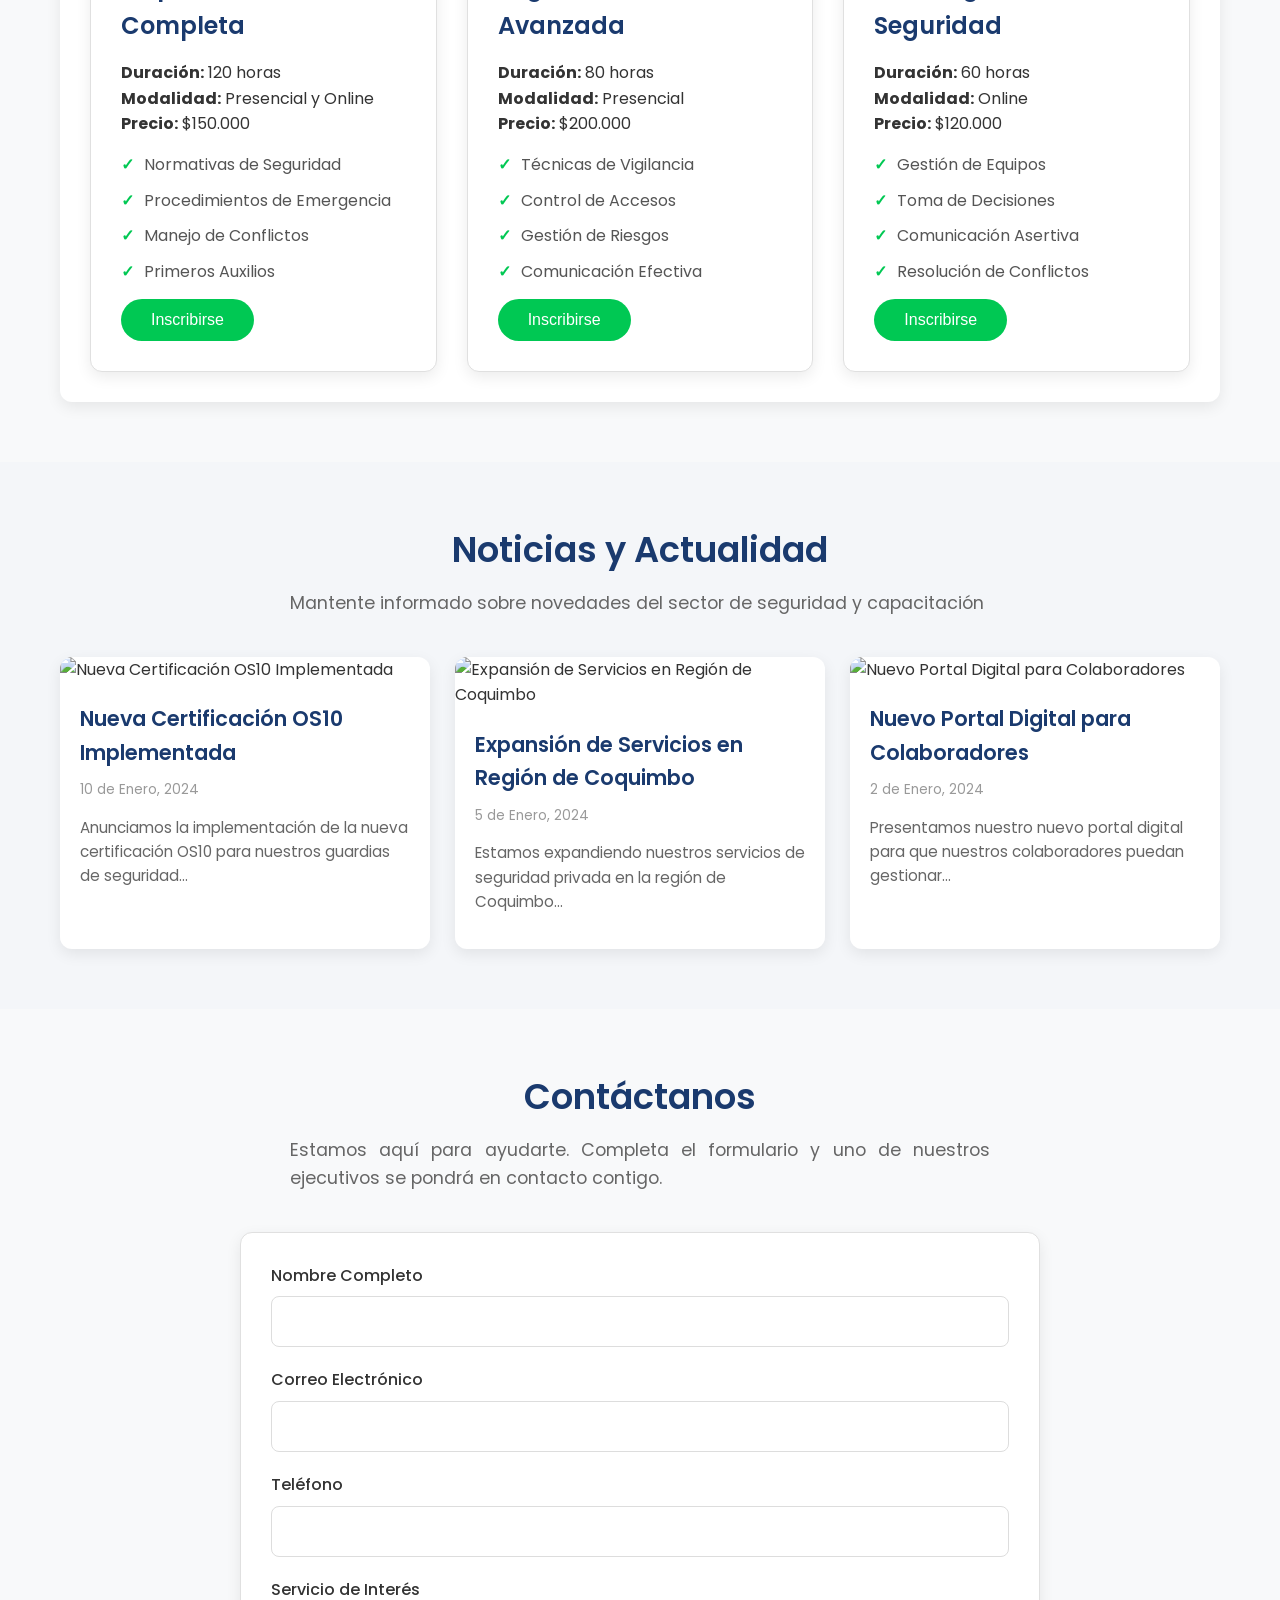
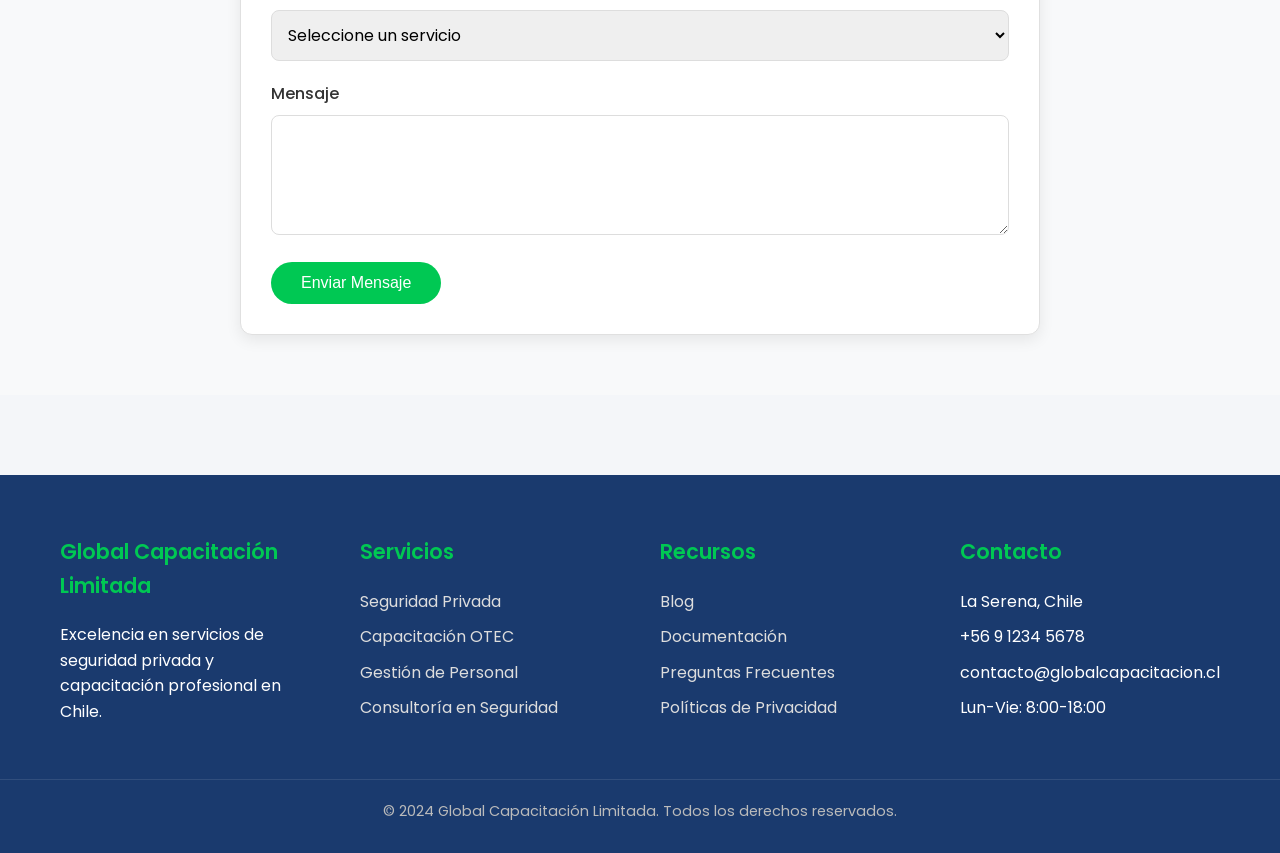
==== commit 82b666fb: "Add files via upload" ====
--- a/index.html
+++ b/index.html
@@ -283,16 +283,16 @@
 
         <header id="privateHeader" class="header">
             <div class="header-content">
+                <button onclick="toggleSidebar()" class="hamburger-menu-btn private-hamburger-menu-btn">
+                    <span class="hamburger-line"></span>
+                    <span class="hamburger-line"></span>
+                    <span class="hamburger-line"></span>
+                </button>
                 <div class="logo">
-                    <button onclick="toggleSidebar()" class="hamburger-menu-btn private-hamburger-menu-btn">
-                        <span class="hamburger-line"></span>
-                        <span class="hamburger-line"></span>
-                        <span class="hamburger-line"></span>
-                    </button>
                     <span>Global Capacitación Limitada</span>
                 </div>
                 <div id="headerActions">
-                    </div>
+                </div>
             </div>
         </header>
 
@@ -303,4 +303,4 @@
     <script src="examen.js" defer></script>
     <script src="script.js" defer></script>
 </body>
-</html>
+</html>
--- a/styles.css
+++ b/styles.css
@@ -22,15 +22,6 @@
     max-width: 1200px;
     margin: 0 auto;
     padding: 0 20px;
-}
-
-.header-content {
-    max-width: 1200px;
-    margin: 0 auto;
-    padding: 0 1rem;
-    display: flex;
-    justify-content: space-between;
-    align-items: center;
 }
 
 /* Header */
@@ -44,10 +35,18 @@
     box-shadow: 0 2px 10px rgba(0, 0, 0, 0.1);
 }
 
-.header .container {
+.header-content {
+    max-width: 1200px;
+    margin: 0 auto;
+    padding: 0 1rem;
     display: flex;
     justify-content: space-between;
     align-items: center;
+}
+
+#privateHeader .header-content .logo {
+    flex-grow: 1;
+    justify-content: center;
 }
 
 .logo {
@@ -70,7 +69,7 @@
     width: 40px;
     height: 40px;
     padding: 8px;
-    background-color: #1e3a8a;
+    background-color: transparent;
     border: none;
     cursor: pointer;
     transition: all 0.3s ease;
@@ -86,26 +85,18 @@
     transition: all 0.3s ease;
 }
 
-/* CORRECCIÓN 1: Asegura que las líneas del menú hamburguesa privado sean visibles */
-.private-hamburger-menu-btn {
-    background-color: transparent; /* Hace el fondo del botón transparente */
-}
-
-.private-hamburger-menu-btn .hamburger-line {
-    background-color: #fff !important; /* Fuerza las líneas a ser blancas */
-}
-
-
-.hamburger-menu:hover,
 .hamburger-menu-btn:hover {
     background-color: #2c5aa0;
 }
+
 .hamburger-menu-btn.active .hamburger-line:first-child {
     transform: rotate(45deg) translate(5px, 5px);
 }
+
 .hamburger-menu-btn.active .hamburger-line:nth-child(2) {
     opacity: 0;
 }
+
 .hamburger-menu-btn.active .hamburger-line:last-child {
     transform: rotate(-45deg) translate(5px, -5px);
 }
@@ -134,13 +125,11 @@
 .mobile-nav {
     display: none;
     position: fixed;
-    /* ANTERIOR: top: 65px; */
-    /* Nueva posición relativa al banner para la página de inicio */
-    top: 65px; /* Valor inicial, se ajustará en @media */
+    top: 65px;
     right: 1rem;
     left: auto;
     width: 200px;
-    background: rgba(255, 255, 255, 0.9); /* Fondo blanco por defecto */
+    background: rgba(255, 255, 255, 0.9);
     backdrop-filter: blur(10px);
     padding: 1rem;
     z-index: 1500;
@@ -157,14 +146,22 @@
     transform: translateY(0);
 }
 
+.mobile-nav ul {
+    text-align: center;
+}
+
 .mobile-nav ul li a,
 .mobile-nav ul li button {
     color: #333;
     font-weight: 500;
     padding: 10px;
     display: block;
-    text-align: left;
+    text-align: center;
     text-decoration: none;
+}
+
+.mobile-nav ul li button {
+    margin: 0 auto;
 }
 
 .mobile-nav ul li a:hover,
@@ -183,18 +180,8 @@
     border-bottom: none;
 }
 
-.close-btn-container {
-    text-align: right;
-    padding-bottom: 1rem;
-}
-
 .close-mobile-nav {
-    display: none; /* Hidden by default, shown by JS */
-    background: none;
-    border: none;
-    font-size: 1.5rem;
-    cursor: pointer;
-    color: #333;
+    display: none !important;
 }
 
 nav ul {
@@ -220,7 +207,7 @@
     position: fixed;
     top: 0;
     left: 0;
-    width: 250px;
+    width: 280px;
     height: 100vh;
     background-color: rgba(255, 255, 255, 0.95);
     color: #1f2937;
@@ -246,6 +233,10 @@
     border-bottom: 1px solid rgba(229, 231, 235, 0.3);
 }
 
+.sidebar-header h2 {
+    font-size: 1.1rem;
+}
+
 .sidebar-menu {
     list-style: none;
     padding: 1rem 0;
@@ -282,7 +273,7 @@
 }
 
 .main-content.sidebar-open {
-    margin-left: 250px;
+    margin-left: 280px;
 }
 
 /* Hero Section */
@@ -304,6 +295,7 @@
     max-width: 700px;
     margin: 0 auto 30px;
     opacity: 0.9;
+    text-align: justify;
 }
 
 .btn {
@@ -381,6 +373,7 @@
     max-width: 700px;
     margin: 0 auto 40px;
     font-size: 1.1rem;
+    text-align: justify;
 }
 
 /* Cards */
@@ -521,6 +514,10 @@
 }
 
 /* Table */
+.table-container {
+    overflow-x: auto;
+}
+
 .table {
     width: 100%;
     border-collapse: collapse;
@@ -549,6 +546,7 @@
     border-radius: 9999px;
     font-size: 0.75rem;
     font-weight: 500;
+    white-space: nowrap;
 }
 
 .badge-success {
@@ -826,12 +824,18 @@
 
 /* --- Responsive Adjustments --- */
 
-/* General mobile-first responsive adjustments */
 @media (max-width: 768px) {
-    /* CORRECCIÓN 3: Mantiene el header público en una fila (logo a la izquierda, hamburguesa a la derecha) */
+    .container {
+        width: 98%;
+    }
+
+    p {
+        text-align: justify;
+    }
+
     .header .container {
-        flex-direction: row; /* Asegura la dirección horizontal */
-        justify-content: space-between; /* Espacio entre logo y botón */
+        flex-direction: row;
+        justify-content: space-between;
         width: 100%;
     }
     
@@ -843,16 +847,14 @@
         display: flex;
     }
     
-    /* CORRECCIÓN 2: Evita que el sidebar ocupe toda la pantalla */
     .sidebar {
-        /* Se elimina la regla 'width: 100%' para que use el valor por defecto de 250px */
+        width: 250px;
     }
 
     .main-content.sidebar-open {
         margin-left: 0;
     }
 
-    /* Tab buttons stack vertically */
     .tab-buttons {
         flex-direction: column;
         align-items: center;
@@ -864,94 +866,57 @@
         margin-bottom: 0.5rem;
     }
 
-    /* Blog posts single column */
-    .blog-posts {
-        grid-template-columns: 1fr;
-    }
-
-    /* Cards single column */
     .cards {
         grid-template-columns: 1fr;
     }
 
-    /* Footer stack */
     .footer .container {
         grid-template-columns: 1fr;
         text-align: center;
         gap: 30px;
     }
 
-    /* Form adjustments */
     .modal-content {
-        margin: 20px;
+        width: 95%;
         padding: 20px;
     }
     
-    /* Stats cards 2 columns on mobile */
     .grid-cols-4 {
         grid-template-columns: repeat(2, 1fr);
         gap: 1rem;
     }
 
-    /* NUEVA CORRECCIÓN 1.1: Ajuste del menú móvil para que se despliegue debajo del banner */
     .mobile-nav.active {
-        top: 75px; /* Posiciona el menú debajo del banner */
+        top: 65px;
         width: 97%;
         left: 1.5%;
         right: 1.5%;
         height: auto;
-        border-radius: 8px;
-        background: rgba(255, 255, 255, 0.9);
-        backdrop-filter: blur(10px);
-        -webkit-backdrop-filter: blur(10px);
-        padding: 1rem;
-        box-shadow: 0 4px 10px rgba(0, 0, 0, 0.2);
-        display: block;
     }
     
     .mobile-nav ul {
         flex-direction: column;
         width: 100%;
         padding: 0;
+        text-align: center;
     }
 
     .mobile-nav ul li a,
     .mobile-nav ul li button {
-        color: #333; /* Color de texto oscuro para el menú claro */
-        border-bottom: 1px solid #ccc; /* Separador oscuro */
+        border-bottom: 1px solid #ccc;
+        text-align: center;
     }
 
     .mobile-nav ul li:last-child {
         border-bottom: none;
     }
 
-    .mobile-nav ul li a:hover,
-    .mobile-nav ul li button:hover {
-        background-color: rgba(0, 200, 83, 0.2); /* Hover verde */
-    }
-
-    /* NUEVA CORRECCIÓN 1.2: Posiciona el botón de cierre dentro del header para que sea visible */
-    .close-mobile-nav {
-        display: block; /* Muestra el botón de cerrar */
-        position: absolute;
-        top: 15px;
-        right: 15px;
-        color: #fff;
-    }
-
-    /* NUEVA CORRECCIÓN 2: Título más pequeño en la sección hero para móvil */
     .hero h1 {
-        font-size: 2rem; /* Ajuste a un tamaño ligeramente menor */
+        font-size: 1.8rem;
     }
 
     #privateHeader .logo {
-        max-width: calc(100% - 100px);
-    }
-
-    #privateHeader .logo span {
-        font-size: 1.1rem;
-        white-space: normal;
-        text-align: left;
+        display: none;
     }
 
     .main-content {
@@ -961,6 +926,27 @@
     .certification-status {
         flex-wrap: wrap;
         gap: 0.5rem;
+    }
+
+    #results-modal-content h3 {
+        font-size: 1.3rem;
+    }
+
+    #modal-grade {
+        font-size: 2.2rem;
+    }
+
+    #practica .card {
+        padding: 20px;
+    }
+
+    #practica .card ul li {
+        font-size: 0.9rem;
+    }
+
+    .calendar-table th, .calendar-table td {
+        padding: 0.5rem;
+        font-size: 0.8rem;
     }
 }
 
@@ -972,7 +958,7 @@
     }
     
     #privateHeader .private-hamburger-menu-btn {
-        display: flex; /* Asegura que el botón del panel privado siempre sea visible */
+        display: flex;
     }
 
     .desktop-nav {
@@ -1177,6 +1163,17 @@
     color: white;
 }
 
+#results-modal-content h3 {
+    font-size: 2.5rem;
+    font-weight: 700;
+}
+
+#modal-grade {
+    font-size: 4rem;
+    font-weight: 700;
+    color: #ffc107;
+}
+
 .category-badge {
     font-size: 0.75rem;
     padding: 4px 8px;
@@ -1196,200 +1193,38 @@
     color: white !important;
 }
 
-/* Quiz Styles */
-#exam-section {
-    background-color: rgba(255, 255, 255, 0.7);
-    padding: 30px;
-    border-radius: 15px;
-    border: 2px solid transparent;
-    box-shadow: 0 4px 16px rgba(0,0,0,0.15), 0 2px 8px rgba(0,0,0,0.10);
-    margin-bottom: 40px;
-    text-align: center;
-    position: relative;
-    transition: border-color 0.3s ease-in-out, box-shadow 0.3s ease-in-out;
-    min-height: 500px;
-}
-
-#start-exam-btn {
-    background-color: #dc3545;
-    color: white;
-    border: none;
-    border-radius: 12px;
-    padding: 15px 30px;
-    font-size: 1.2rem;
-    cursor: pointer;
-    transition: background-color 0.3s ease, transform 0.2s ease;
-    box-shadow: 0 4px 10px rgba(0,0,0,0.2);
-    margin-top: 20px;
-    display: block;
-    margin-left: auto;
-    margin-right: auto;
-    animation: jump 0.6s infinite alternate;
-}
-
-#start-exam-btn:hover {
-    background-color: #c82333;
-    transform: translateY(-3px);
-    animation: none;
-}
-
-@keyframes jump {
-    0% {
-        transform: translateY(0);
-    }
-    100% {
-        transform: translateY(-10px);
-    }
-}
-
-#quiz-container {
-    text-align: left;
-}
-
-.question-card {
-    background-color: rgba(255, 255, 255, 0.8);
-    padding: 20px;
-    margin-bottom: 20px;
-    border-radius: 10px;
-    border: 1px solid rgba(0,0,0,0.05);
-    box-shadow: 0 3px 8px rgba(0,0,0,0.12), 0 2px 4px rgba(0,0,0,0.08);
-    transition: border-color 0.3s ease-in-out, box-shadow 0.3s ease-in-out;
-}
-
-.question-card h5 {
-    color: #333;
-    font-weight: 700;
-    font-size: 1.1em;
-    text-align: justify;
-    margin-bottom: 15px;
-}
-
-.option-button {
-    display: inline-block;
-    background-color: #f0f0f0;
-    color: #333;
-    border: 1px solid #ccc;
-    border-radius: 8px;
-    padding: 10px 20px;
-    margin: 5px;
-    cursor: pointer;
-    transition: all 0.3s ease;
-    font-weight: 600;
-    text-align: center;
-    user-select: none;
-}
-
-.option-button:hover {
-    background-color: #e0e0e0;
-    transform: translateY(-2px);
-    box-shadow: 0 2px 5px rgba(0,0,0,0.1);
-}
-
-.option-button.selected {
-    background-color: #283593;
-    color: white;
-    border-color: #283593;
-    box-shadow: 0 4px 8px rgba(0,0,0,0.2);
-}
-
-.option-button.correct {
-    background-color: #28a745;
-    color: white;
-    border-color: #28a745;
-}
-
-.option-button.incorrect {
-    background-color: #dc3545;
-    color: white;
-    border-color: #dc3545;
-}
-
-.exam-controls {
-    text-align: center;
-    margin-top: 30px;
-}
-
-.exam-controls button {
-    background-color: #283593;
-    color: white;
-    border: none;
-    border-radius: 8px;
-    padding: 12px 25px;
-    font-size: 1.1rem;
-    cursor: pointer;
-    transition: background-color 0.3s ease, transform 0.2s ease;
-}
-
-.exam-controls button:hover {
-    background-color: #1a237e;
-    transform: translateY(-2px);
-}
-
-#results-modal-overlay {
-    position: fixed;
-    top: 0;
-    left: 0;
-    width: 100%;
-    height: 100%;
-    background-color: rgba(0, 0, 0, 0.5);
-    display: none; /* Hidden by default */
-    justify-content: center;
-    align-items: center;
-    z-index: 2000;
-    opacity: 0;
-    visibility: hidden;
-    transition: opacity 0.3s ease-in-out, visibility 0.3s ease-in-out;
-}
-
-#results-modal-overlay.show {
-    display: flex;
-    opacity: 1;
-    visibility: visible;
-}
-
-#results-modal-content {
-    background-color: #fff;
-    padding: 30px;
-    border-radius: 15px;
-    box-shadow: 0 8px 25px rgba(0, 0, 0, 0.4);
-    text-align: center;
-    max-width: 90%;
-    width: 500px;
-    position: relative;
-    transform: translateY(-50px);
-    transition: transform 0.3s ease-out;
-}
-
-#results-modal-overlay.show #results-modal-content {
-    transform: translateY(0);
-}
-
-#results-modal-content.pass {
-    background-color: rgba(40, 167, 69, 0.9);
-    color: white;
-}
-
-#results-modal-content.fail {
-    background-color: rgba(220, 53, 69, 0.9);
-    color: white;
-}
-
-.category-badge {
-    font-size: 0.75rem;
-    padding: 4px 8px;
-    border-radius: 12px;
-    font-weight: 600;
-    text-transform: uppercase;
-    letter-spacing: 0.5px;
-}
-
-.category-badge-container {
-    display: flex;
-    justify-content: flex-start;
-}
-
-.bg-purple {
-    background-color: #6f42c1 !important;
+.bg-comunicacion {
+    background-color: #007bff !important;
+    color: white !important;
+}
+
+.bg-emergencias {
+    background-color: #fd7e14 !important;
+    color: white !important;
+}
+
+.bg-etica {
+    background-color: #20c997 !important;
+    color: white !important;
+}
+
+.bg-primeros-auxilios {
+    background-color: #dc3545 !important;
+    color: white !important;
+}
+
+.bg-sistemas-alarma {
+    background-color: #ffc107 !important;
+    color: black !important;
+}
+
+.bg-legal {
+    background-color: #3f51b5 !important;
+    color: white !important;
+}
+
+.bg-proteccion {
+    background-color: #28a745 !important;
     color: white !important;
 }
 
@@ -1409,4 +1244,130 @@
         width: 100%;
         margin: 5px 0;
     }
-}+}
+
+.subtle-response-box {
+    position: fixed;
+    bottom: 20px;
+    left: 50%;
+    transform: translateX(-50%);
+    background-color: rgba(40, 53, 147, 0.9);
+    color: white;
+    padding: 12px 20px;
+    border-radius: 25px;
+    box-shadow: 0 4px 12px rgba(0,0,0,0.3);
+    z-index: 3000;
+    font-size: 0.9rem;
+    font-weight: 500;
+    opacity: 0;
+    visibility: hidden;
+    transition: opacity 0.4s ease, visibility 0.4s ease, transform 0.4s ease;
+}
+
+.subtle-response-box.show {
+    opacity: 1;
+    visibility: visible;
+    transform: translateX(-50%) translateY(0);
+}
+
+.category-breakdown {
+    text-align: left;
+    margin-top: 20px;
+    padding: 15px;
+    background-color: rgba(0,0,0,0.1);
+    border-radius: 8px;
+}
+
+.category-stat {
+    margin-bottom: 8px;
+    font-size: 0.9rem;
+}
+
+#close-modal-btn {
+    background-color: rgba(255,255,255,0.2);
+    color: white;
+    border: 1px solid white;
+    padding: 10px 20px;
+    border-radius: 8px;
+    cursor: pointer;
+    margin-top: 20px;
+    transition: background-color 0.3s;
+}
+
+#close-modal-btn:hover {
+    background-color: rgba(255,255,255,0.4);
+}
+
+.answered-blue-border {
+    border-color: #3b82f6 !important;
+    box-shadow: 0 0 10px rgba(59, 130, 246, 0.5) !important;
+}
+
+.active-red-border {
+    border-color: #dc3545 !important;
+    box-shadow: 0 0 15px rgba(220, 53, 69, 0.5) !important;
+}
+
+.exam-heading-green {
+    color: #28a745;
+    font-weight: 700;
+    text-shadow: 1px 1px 2px rgba(0,0,0,0.1);
+}
+
+.options-container {
+    display: flex;
+    justify-content: center;
+    gap: 1rem;
+    margin-top: 1rem;
+}
+
+@media (max-width: 480px) {
+    .options-container {
+        flex-direction: column;
+    }
+}
+
+/* Calendar Styles */
+.calendar-container {
+    overflow-x: auto;
+}
+
+.calendar-table {
+    width: 100%;
+    border-collapse: collapse;
+    margin-top: 1rem;
+    border: 1px solid #e5e7eb;
+}
+
+.calendar-table th, .calendar-table td {
+    border: 1px solid #e5e7eb;
+    padding: 0.75rem;
+    text-align: center;
+    min-width: 120px;
+}
+
+.calendar-table thead th {
+    background-color: #f9fafb;
+    font-weight: 600;
+}
+
+.time-col {
+    font-weight: 600;
+    background-color: #f9fafb;
+    width: 100px;
+}
+
+.class-event {
+    background-color: #e0f2fe;
+    color: #0c4a6e;
+    border-radius: 4px;
+    padding: 0.5rem;
+    font-size: 0.85rem;
+    font-weight: 500;
+    cursor: pointer;
+    transition: background-color 0.3s;
+}
+
+.class-event:hover {
+    background-color: #bae6fd;
+}
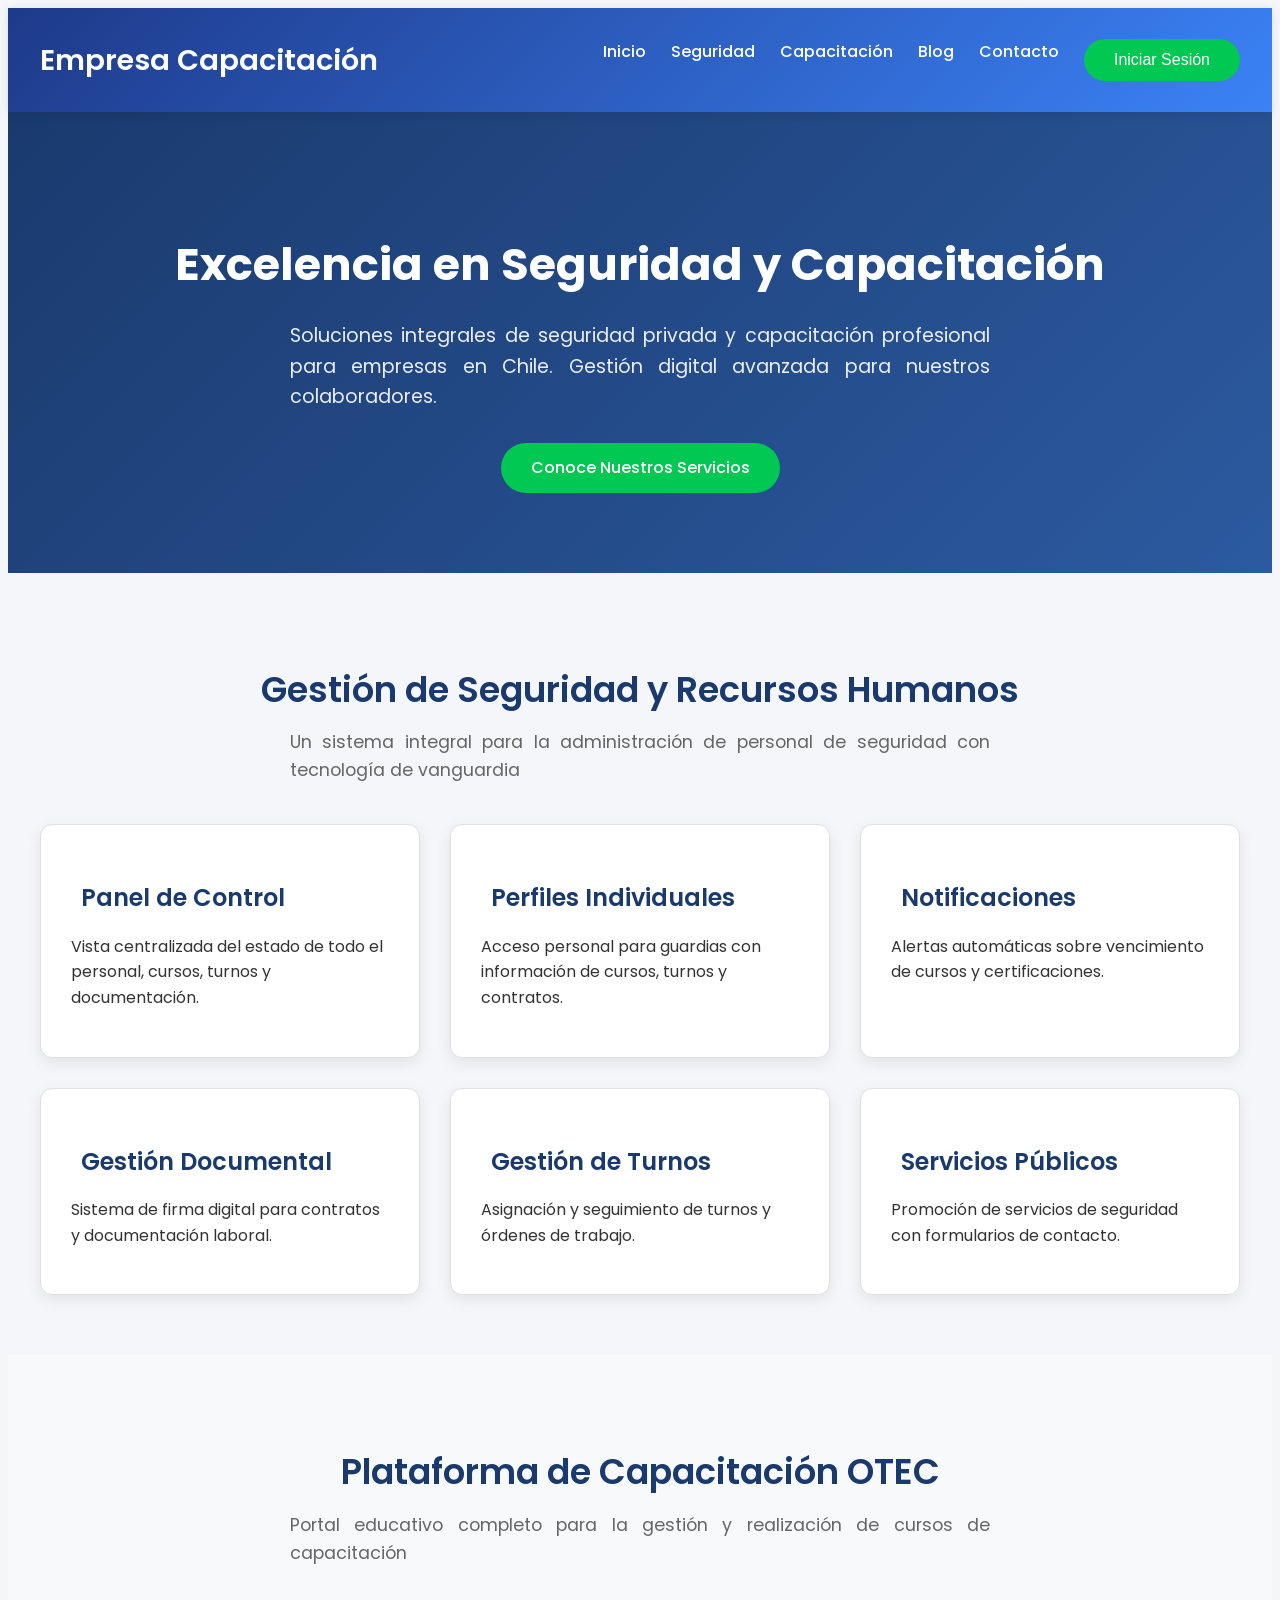
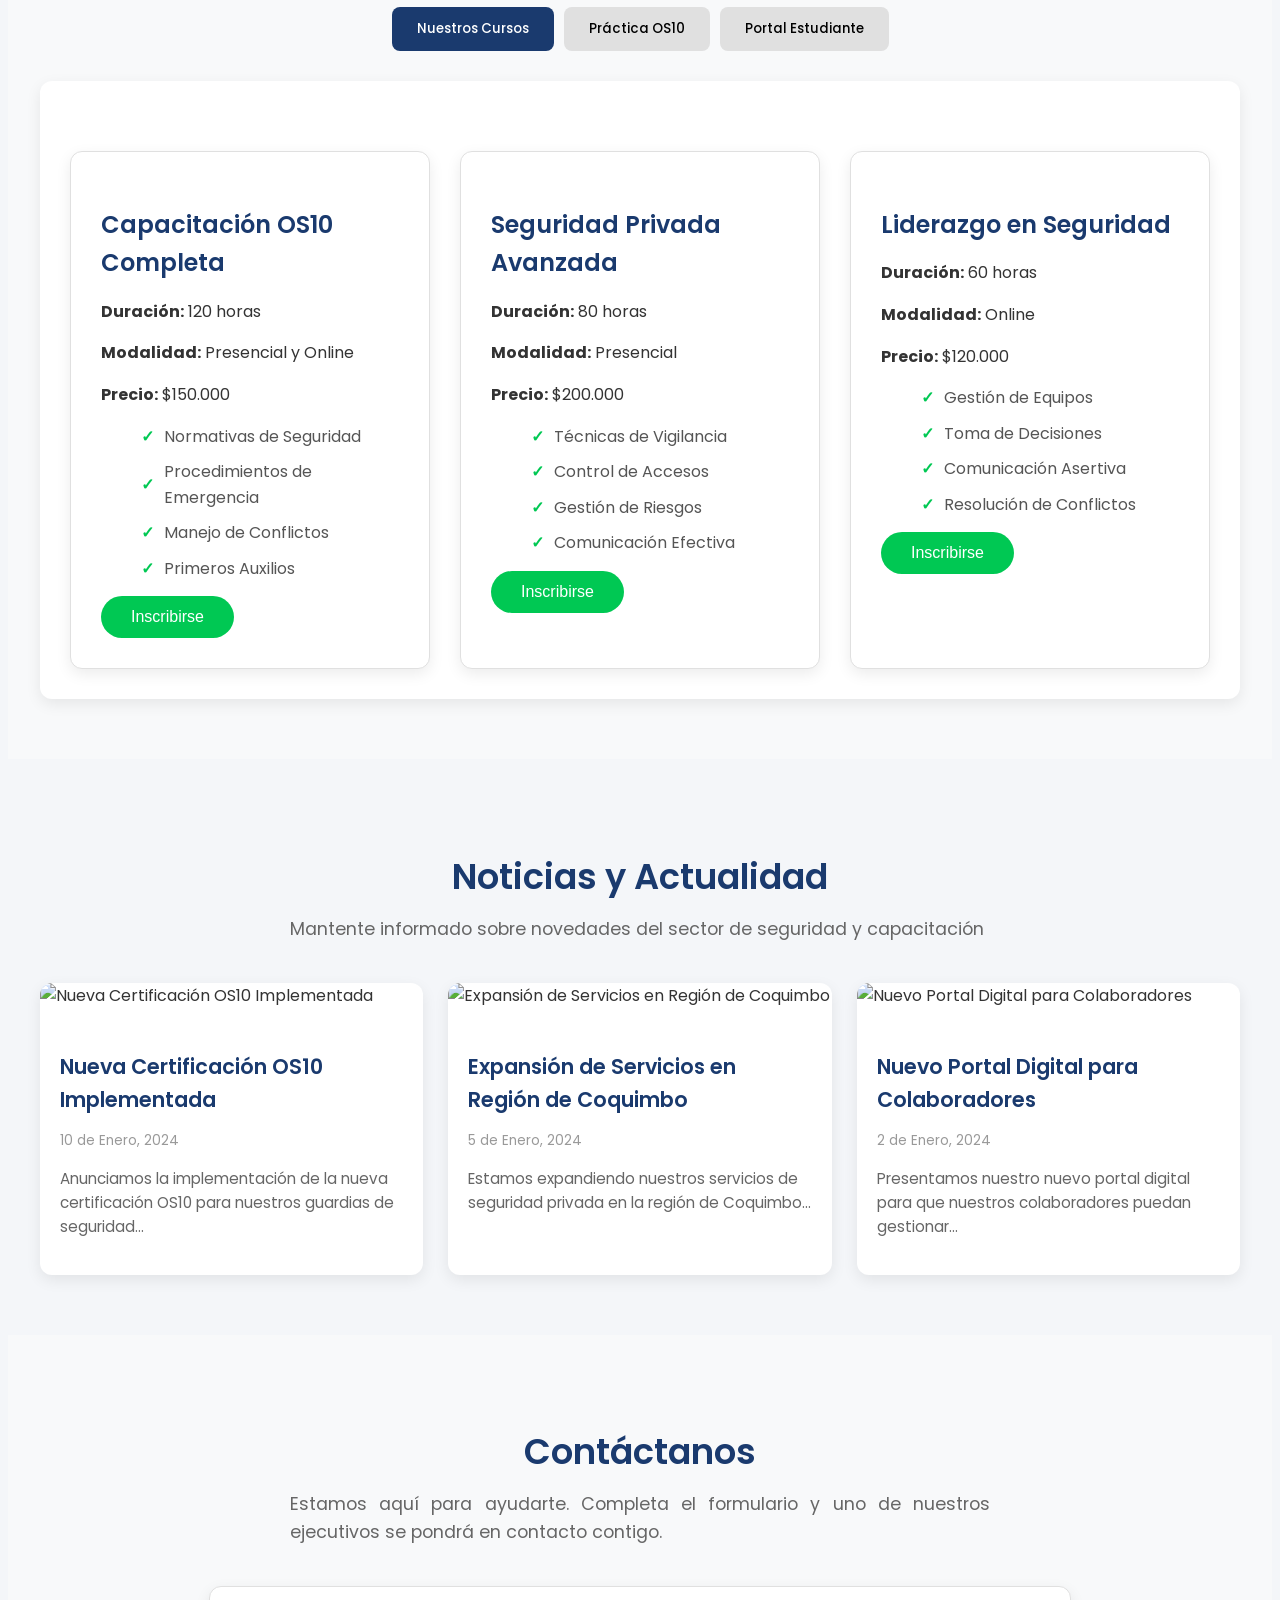
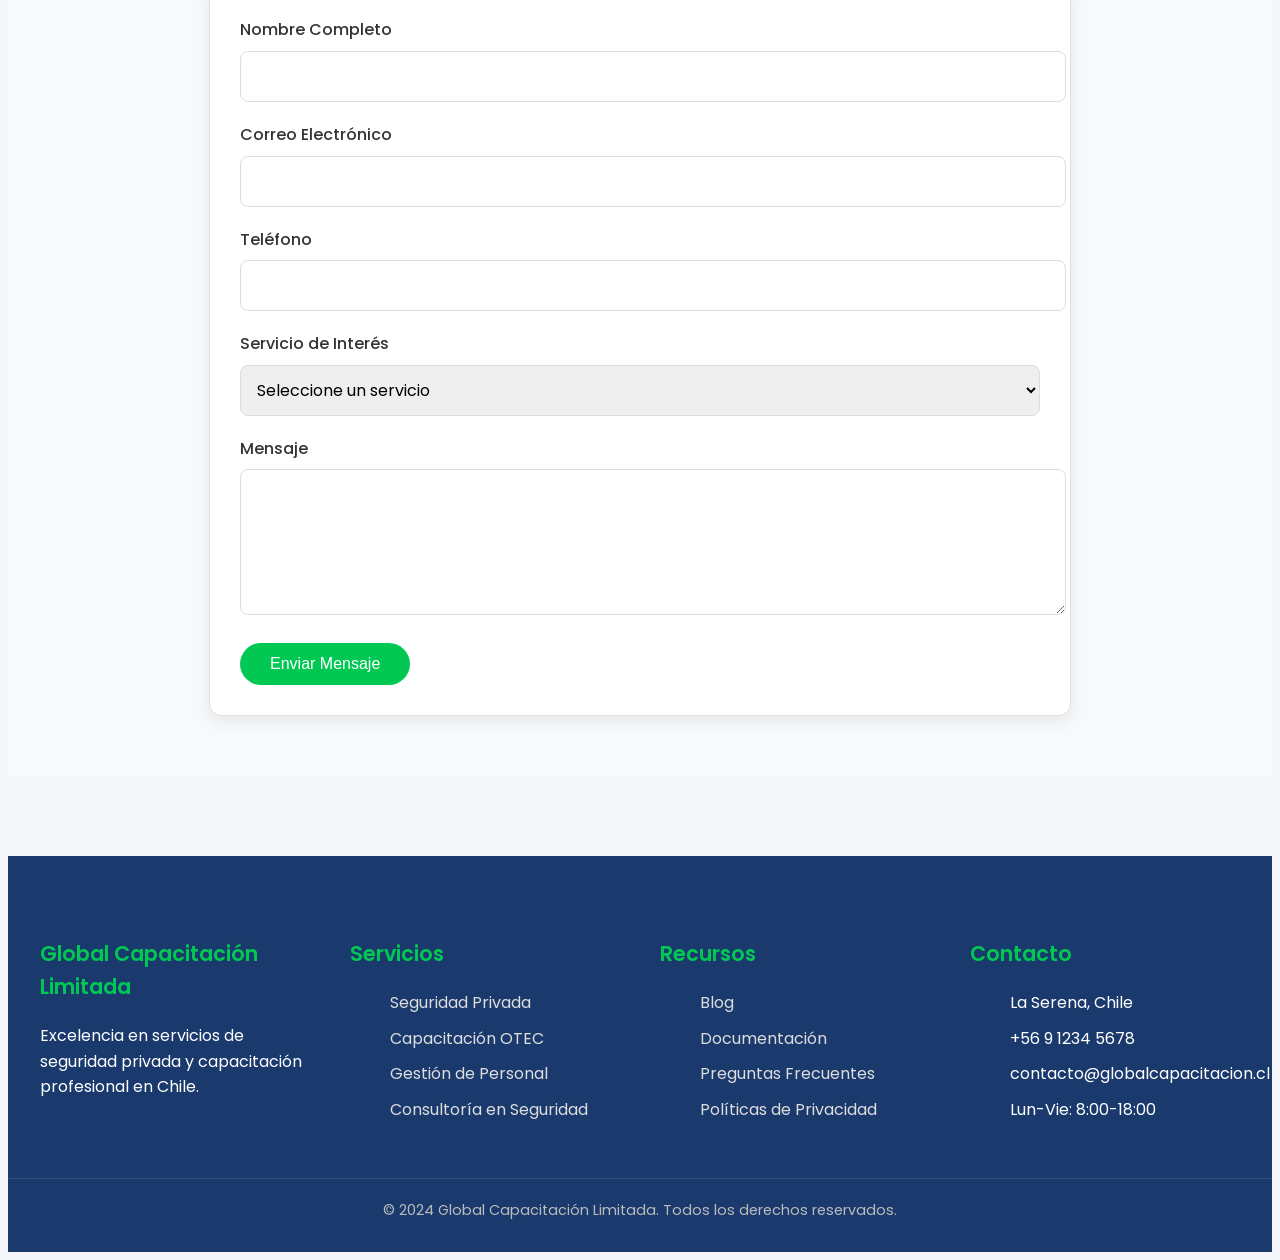
==== commit 4a2ac4f6: "Update index.html" ====
--- a/index.html
+++ b/index.html
@@ -3,7 +3,7 @@
 <head>
     <meta charset="UTF-8">
     <meta name="viewport" content="width=device-width, initial-scale=1.0">
-    <title>Global Capacitación Limitada - Sistema Integral</title>
+    <title>Empresa Capacitación - Sistema Integral</title>
     <script src="https://cdnjs.cloudflare.com/ajax/libs/font-awesome/6.4.0/js/all.min.js"></script>
     <link rel="preconnect" href="https://fonts.googleapis.com">
     <link rel="preconnect" href="https://fonts.gstatic.com" crossorigin>
@@ -15,7 +15,7 @@
         <header class="header">
             <div class="header-content container">
                 <div class="logo">
-                    <span>Global Capacitación</span>
+                    <span>Empresa Capacitación</span>
                 </div>
                 <nav class="desktop-nav">
                     <ul>
@@ -303,4 +303,4 @@
     <script src="examen.js" defer></script>
     <script src="script.js" defer></script>
 </body>
-</html>+</html>
--- a/styles.css
+++ b/styles.css
@@ -1,4 +1,4 @@
-/* Global Capacitación Limitada - Integrated Styles */
+x/* Global Capacitación Limitada - Integrated Styles */
 
 * {
     margin: 0;
@@ -923,6 +923,11 @@
         padding: 1rem;
     }
 
+    .main-content .container {
+        width: 100%;
+        padding: 0;
+    }
+
     .certification-status {
         flex-wrap: wrap;
         gap: 0.5rem;
@@ -941,12 +946,26 @@
     }
 
     #practica .card ul li {
-        font-size: 0.9rem;
+        font-size: 0.8rem;
     }
 
     .calendar-table th, .calendar-table td {
+        padding: 0.4rem;
+        font-size: 0.7rem;
+    }
+
+    #examen-practica-titulo {
+        font-size: 1.5rem;
+    }
+
+    #simulacros-container .card-content {
         padding: 0.5rem;
-        font-size: 0.8rem;
+    }
+
+    .exam-choice-card {
+        width: 99%;
+        margin-left: auto;
+        margin-right: auto;
     }
 }
 
@@ -992,11 +1011,13 @@
     border-radius: 15px;
     border: 2px solid transparent;
     box-shadow: 0 4px 16px rgba(0,0,0,0.15), 0 2px 8px rgba(0,0,0,0.10);
-    margin-bottom: 40px;
     text-align: center;
     position: relative;
     transition: border-color 0.3s ease-in-out, box-shadow 0.3s ease-in-out;
     min-height: 500px;
+    /* --- LÍNEAS AÑADIDAS --- */
+    max-width: 1200px; /* Establece un ancho máximo */
+    margin: 0 auto 40px; /* Centra el contenedor horizontalmente y mantiene el margen inferior */
 }
 
 #start-exam-btn {
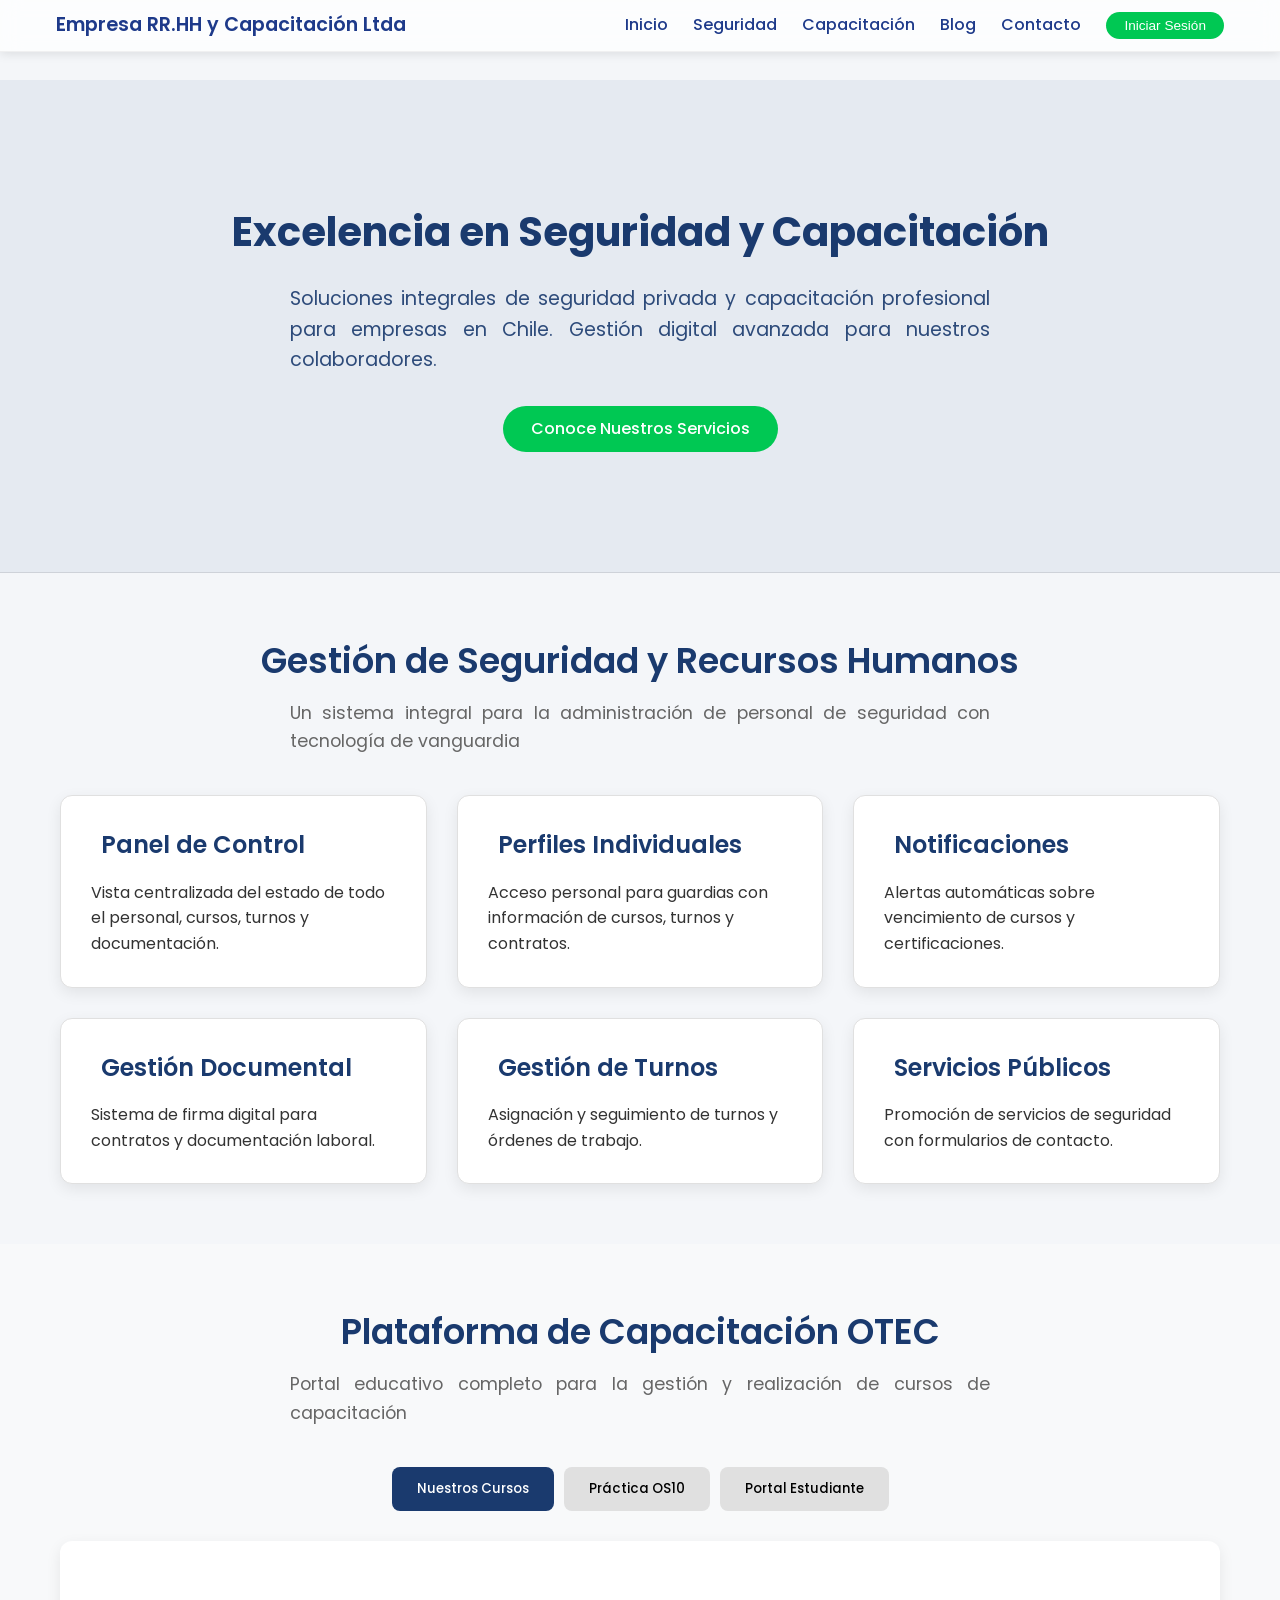
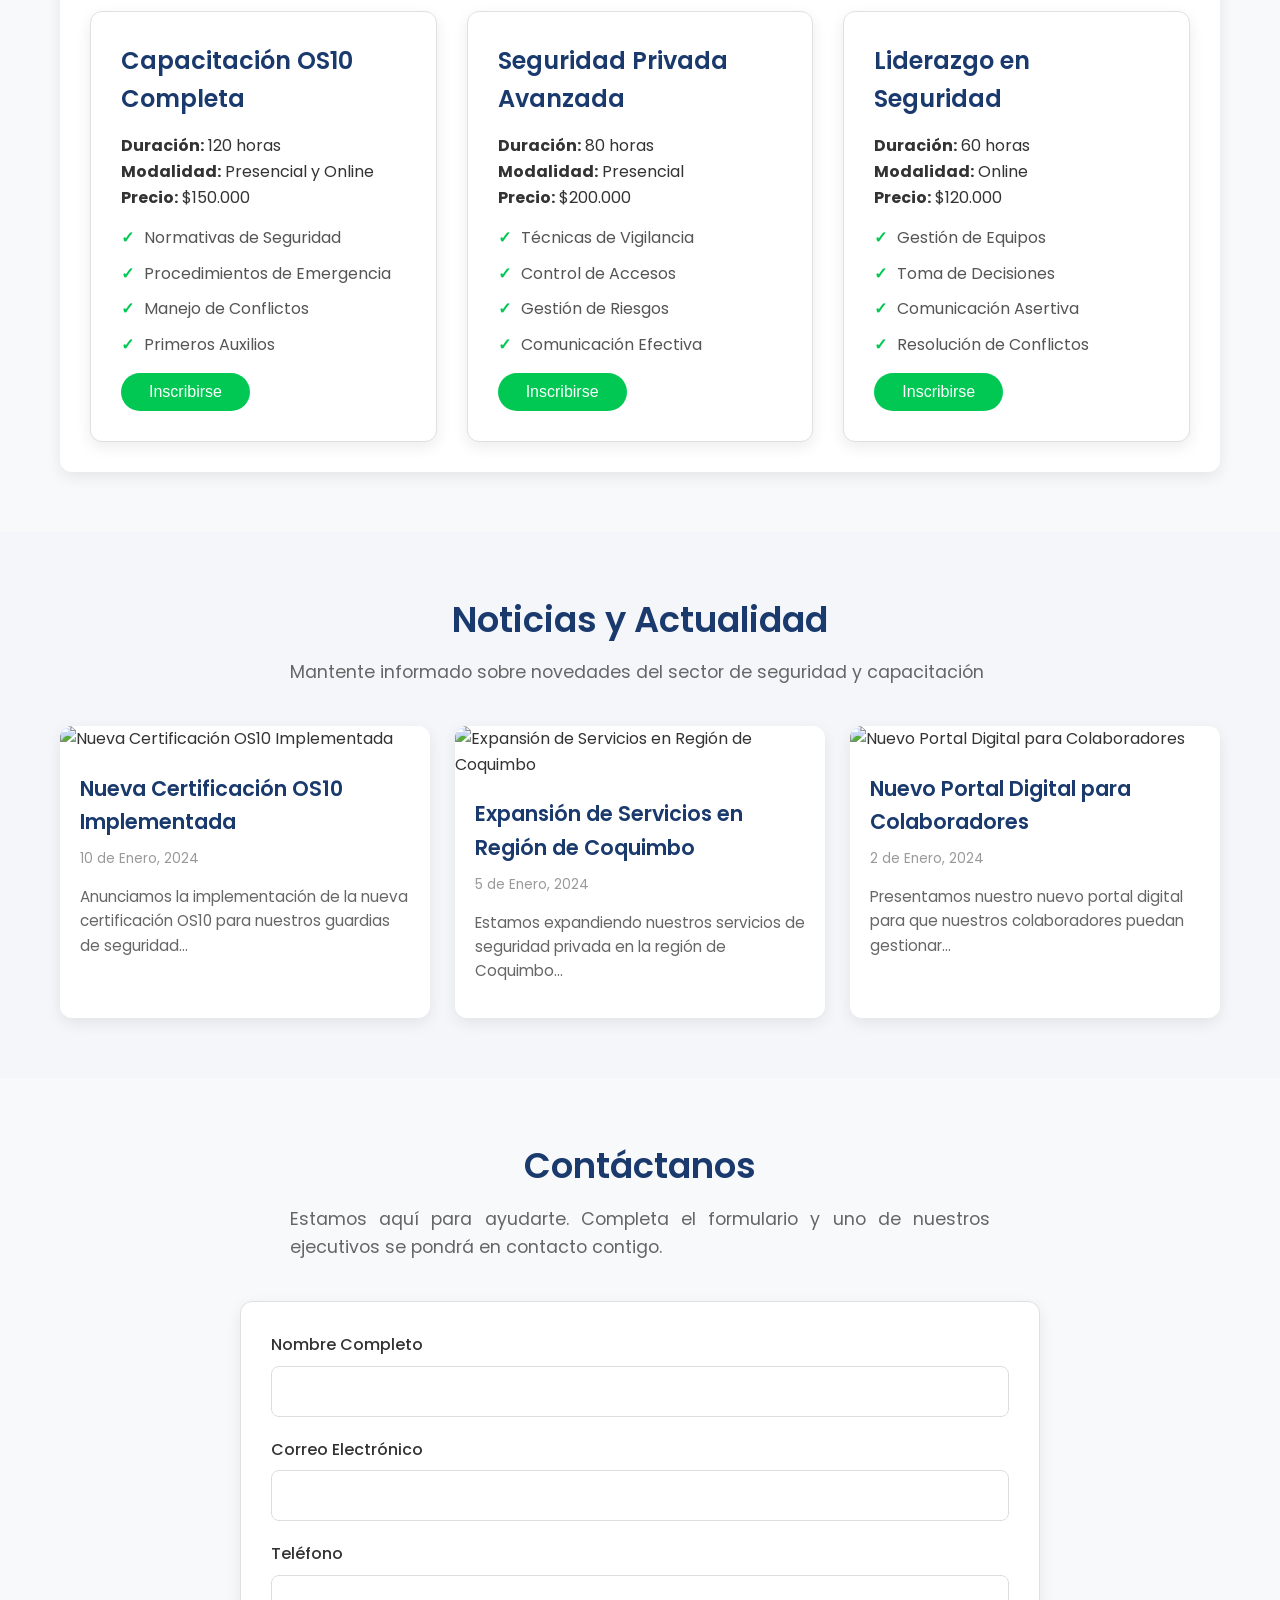
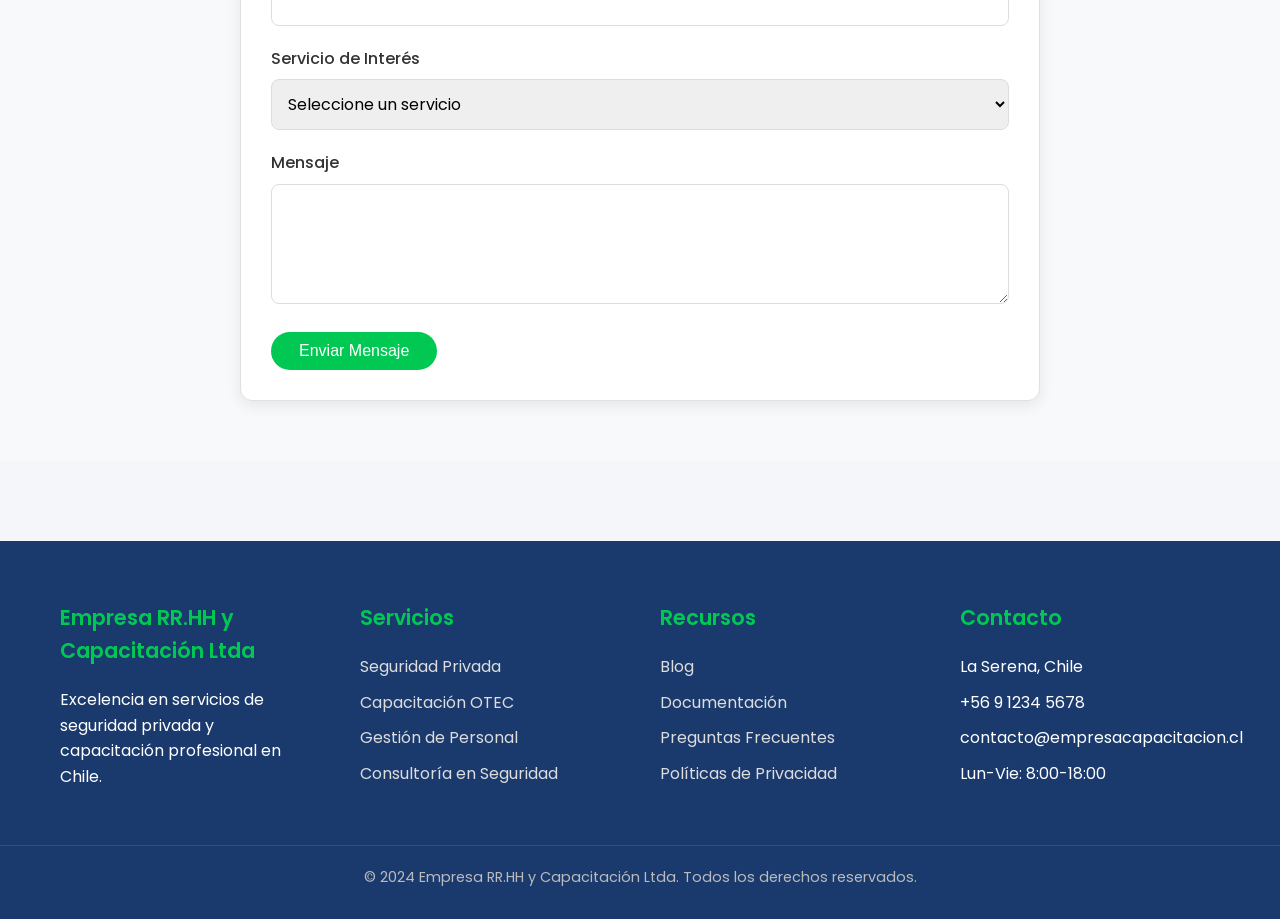
==== commit 289a5c9e: "Update index.html" ====
--- a/index.html
+++ b/index.html
@@ -3,7 +3,7 @@
 <head>
     <meta charset="UTF-8">
     <meta name="viewport" content="width=device-width, initial-scale=1.0">
-    <title>Empresa Capacitación - Sistema Integral</title>
+    <title>Empresa RR.HH y Capacitación Ltda - Sistema Integral</title>
     <script src="https://cdnjs.cloudflare.com/ajax/libs/font-awesome/6.4.0/js/all.min.js"></script>
     <link rel="preconnect" href="https://fonts.googleapis.com">
     <link rel="preconnect" href="https://fonts.gstatic.com" crossorigin>
@@ -15,7 +15,7 @@
         <header class="header">
             <div class="header-content container">
                 <div class="logo">
-                    <span>Empresa Capacitación</span>
+                    <span>Empresa RR.HH y Capacitación Ltda</span>
                 </div>
                 <nav class="desktop-nav">
                     <ul>
@@ -192,7 +192,7 @@
         <footer class="footer">
             <div class="container">
                 <div>
-                    <h3>Global Capacitación Limitada</h3>
+                    <h3>Empresa RR.HH y Capacitación Ltda</h3>
                     <p>Excelencia en servicios de seguridad privada y capacitación profesional en Chile.</p>
                     <div class="social">
                         <a href="#"><i class="fab fa-facebook"></i></a>
@@ -224,13 +224,13 @@
                     <ul>
                         <li><i class="fas fa-map-marker-alt"></i> La Serena, Chile</li>
                         <li><i class="fas fa-phone"></i> +56 9 1234 5678</li>
-                        <li><i class="fas fa-envelope"></i> contacto@globalcapacitacion.cl</li>
+                        <li><i class="fas fa-envelope"></i> contacto@empresacapacitacion.cl</li>
                         <li><i class="fas fa-clock"></i> Lun-Vie: 8:00-18:00</li>
                     </ul>
                 </div>
             </div>
             <div class="copyright">
-                &copy; 2024 Global Capacitación Limitada. Todos los derechos reservados.
+                &copy; 2024 Empresa RR.HH y Capacitación Ltda. Todos los derechos reservados.
             </div>
         </footer>
 
@@ -289,7 +289,7 @@
                     <span class="hamburger-line"></span>
                 </button>
                 <div class="logo">
-                    <span>Global Capacitación Limitada</span>
+                    <span>Empresa RR.HH y Capacitación Ltda.</span>
                 </div>
                 <div id="headerActions">
                 </div>
--- a/styles.css
+++ b/styles.css
@@ -1,4 +1,4 @@
-x/* Global Capacitación Limitada - Integrated Styles */
+/* Global Capacitación Limitada - Integrated Styles */
 
 * {
     margin: 0;
@@ -11,6 +11,7 @@
     background-color: #f4f6f9;
     color: #333;
     line-height: 1.6;
+    padding-top: 80px; /* AJUSTADO: para compensar el header más alto */
 }
 
 .hidden {
@@ -26,13 +27,16 @@
 
 /* Header */
 .header {
-    background: linear-gradient(135deg, #1e3a8a 0%, #3b82f6 100%);
-    color: #fff;
-    padding: 15px 0;
-    position: sticky;
+    background: rgba(255, 255, 255, 0.75);      /* Fondo blanco semitransparente */
+    backdrop-filter: blur(10px);               /* Efecto de desenfoque */
+    -webkit-backdrop-filter: blur(10px);       /* Compatibilidad con Safari */
+    padding: 10px 0;                           /* ALTURA DEL HEADER AUMENTADA */
+    position: fixed; /* CAMBIO: de sticky a fixed para que siempre esté fijo */
+    width: 100%; /* AÑADIDO: para que ocupe todo el ancho */
     top: 0;
     z-index: 1000;
     box-shadow: 0 2px 10px rgba(0, 0, 0, 0.1);
+    border-bottom: 1px solid rgba(0, 0, 0, 0.05); /* Borde inferior sutil */
 }
 
 .header-content {
@@ -50,11 +54,12 @@
 }
 
 .logo {
-    font-size: 1.8rem;
+   font-size: 1.2rem;
     font-weight: 600;
     display: flex;
     align-items: center;
-    gap: 10px;
+    gap: 9px;
+    color: #1e3a8a; /* Color oscuro para el logo */
 }
 
 .logo i {
@@ -80,7 +85,7 @@
 .hamburger-line {
     width: 100%;
     height: 3px;
-    background-color: #ffffff;
+    background-color: #1e3a8a; /* Color oscuro para el menú móvil */
     border-radius: 2px;
     transition: all 0.3s ease;
 }
@@ -191,7 +196,7 @@
 }
 
 nav a {
-    color: #fff;
+    color: #1e3a8a; /* Color oscuro para los enlaces */
     text-decoration: none;
     font-weight: 500;
     transition: color 0.3s;
@@ -234,7 +239,7 @@
 }
 
 .sidebar-header h2 {
-    font-size: 1.1rem;
+    font-size: 1.0rem;
 }
 
 .sidebar-menu {
@@ -276,16 +281,19 @@
     margin-left: 280px;
 }
 
-/* Hero Section */
+/* Hero Section - MODIFICADO */
 .hero {
-    background: linear-gradient(135deg, #1a3a6e 0%, #2c5aa0 100%);
-    color: #fff;
-    padding: 80px 0;
+    background-color: #e5eaf1; /* Fondo blanco semitransparente */
+    backdrop-filter: blur(10px);               /* Efecto de desenfoque */
+    -webkit-backdrop-filter: blur(10px);       /* Compatibilidad con Safari */
+    color: #1a3a6e;                            /* Color de texto oscuro para legibilidad */
+    padding: 120px 0;                          /* Altura normal para PC */
     text-align: center;
+    border-bottom: 1px solid rgba(0, 0, 0, 0.1); /* Borde sutil opcional */
 }
 
 .hero h1 {
-    font-size: 2.8rem;
+    font-size: 2.5rem;
     margin-bottom: 20px;
     font-weight: 700;
 }
@@ -302,7 +310,7 @@
     display: inline-block;
     background-color: #00c853;
     color: #fff;
-    padding: 12px 30px;
+    padding: 10px 28px;
     border-radius: 50px;
     text-decoration: none;
     font-weight: 500;
@@ -352,6 +360,13 @@
 
 .btn-danger:hover {
     background-color: #dc2626;
+}
+
+/* Estilo específico para achicar el botón de Iniciar Sesión */
+#loginBtn, #mobileLoginBtn {
+    padding: 6px 18px;
+    font-size: 0.85rem;
+    font-weight: 500;
 }
 
 /* Secciones */
@@ -913,6 +928,11 @@
 
     .hero h1 {
         font-size: 1.8rem;
+    }
+
+    /* Aumenta la altura del banner en dispositivos móviles */
+    .hero {
+        padding: 100px 0; /* Altura normal para celular */
     }
 
     #privateHeader .logo {
@@ -1392,3 +1412,45 @@
 .class-event:hover {
     background-color: #bae6fd;
 }
+
+/* ============================================= */
+/* ====== CORRECCIONES RESPONSIVE DEFINITIVAS ====== */
+/* ============================================= */
+
+/* Mejora general: Asegura que las imágenes nunca se desborden de su contenedor. */
+img {
+    max-width: 100%;
+    height: auto;
+}
+
+/* Solución global para evitar el desbordamiento horizontal en toda la web */
+html, body {
+    overflow-x: hidden;
+    width: 100%;
+}
+
+
+@media (max-width: 768px) {
+
+    /* 1. Ajuste del contenedor principal en el área privada */
+    /* Se asegura de que el contenido principal tenga un pequeño margen
+       en los costados, lo que ayuda a prevenir que los elementos internos
+       se peguen a los bordes. */
+    #mainContent {
+        width: 98%;
+        margin-left: auto;
+        margin-right: auto;
+        padding: 1rem 0; /* Ajusta el padding para evitar doble margen */
+    }
+
+    /* 2. Solución para los botones del examen */
+    /* El problema original es que el contenedor de los botones (.options-container)
+       intentaba ponerlos en fila, mientras que los botones
+       intentaban ocupar el 100% del ancho. Esta regla obliga al contenedor
+       a apilar los botones verticalmente en TODOS los dispositivos móviles,
+       solucionando el desbordamiento. */
+    .options-container {
+        flex-direction: column;
+    }
+
+}
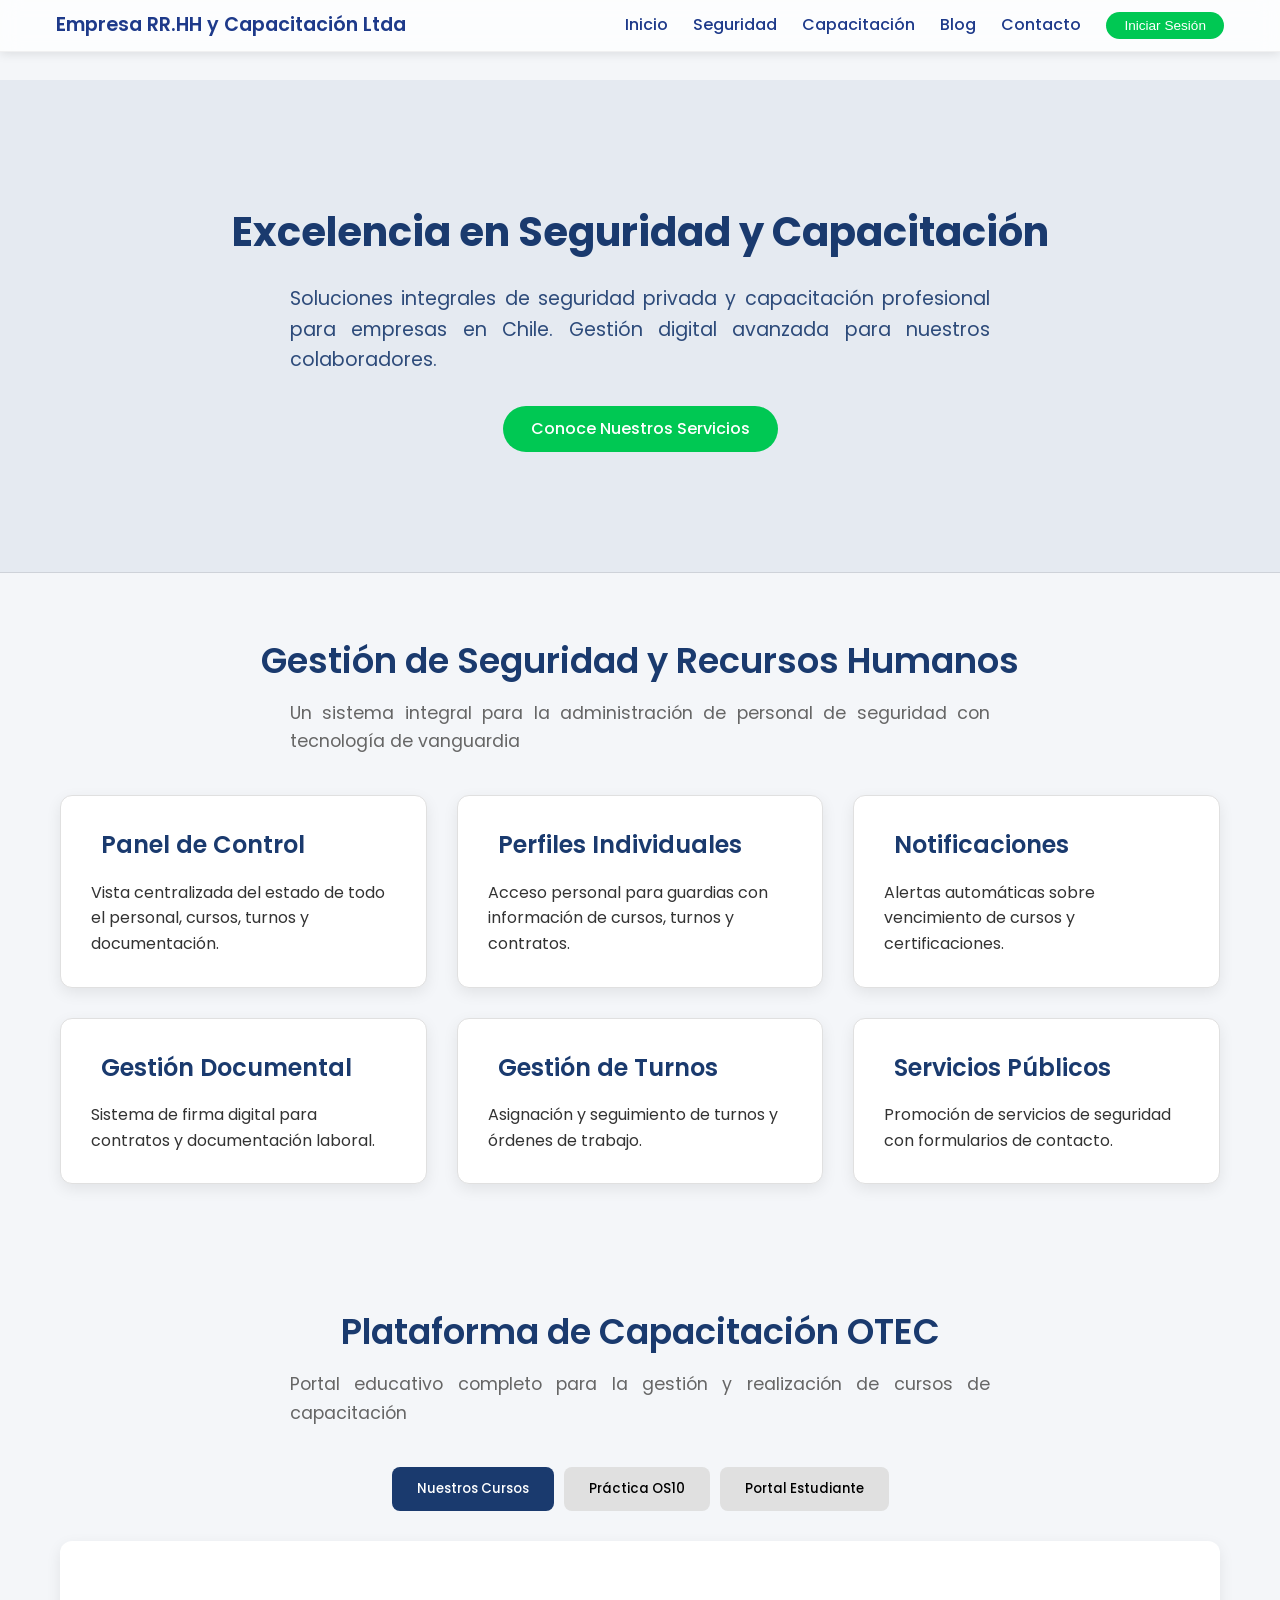
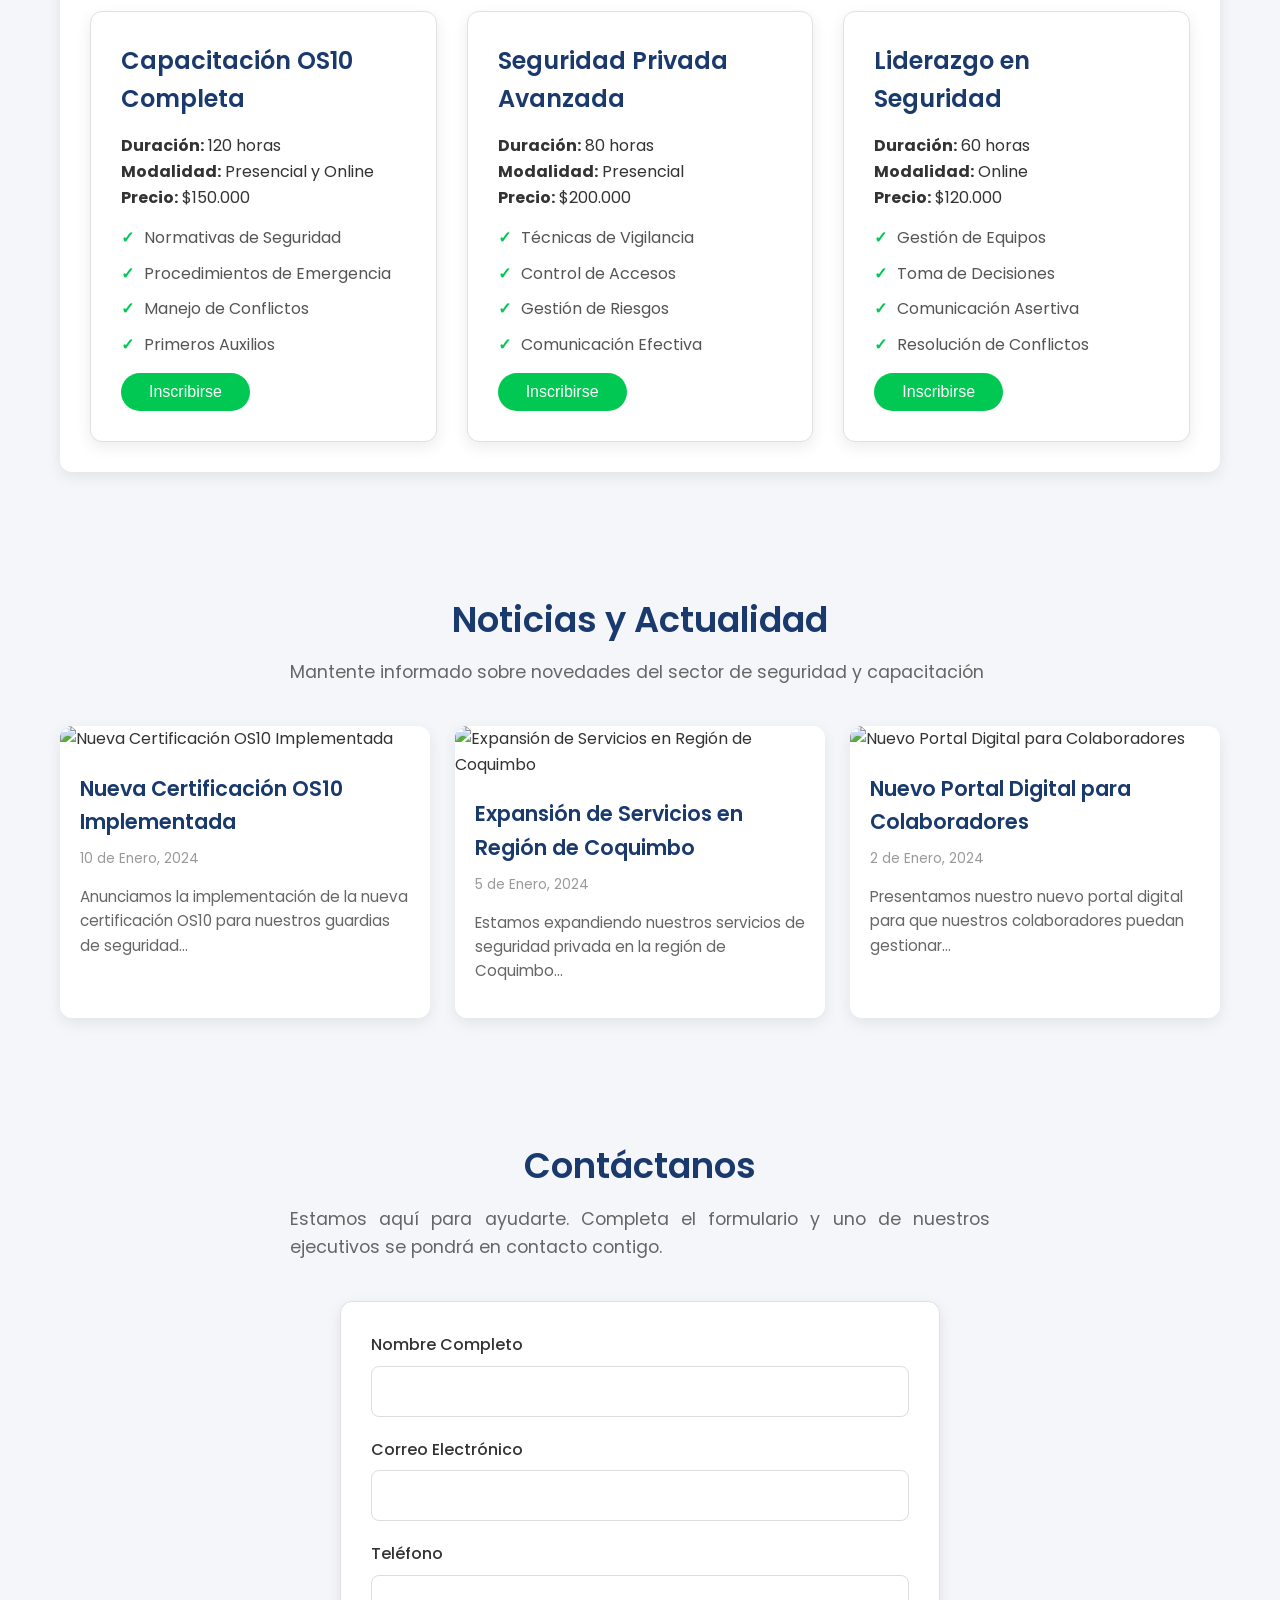
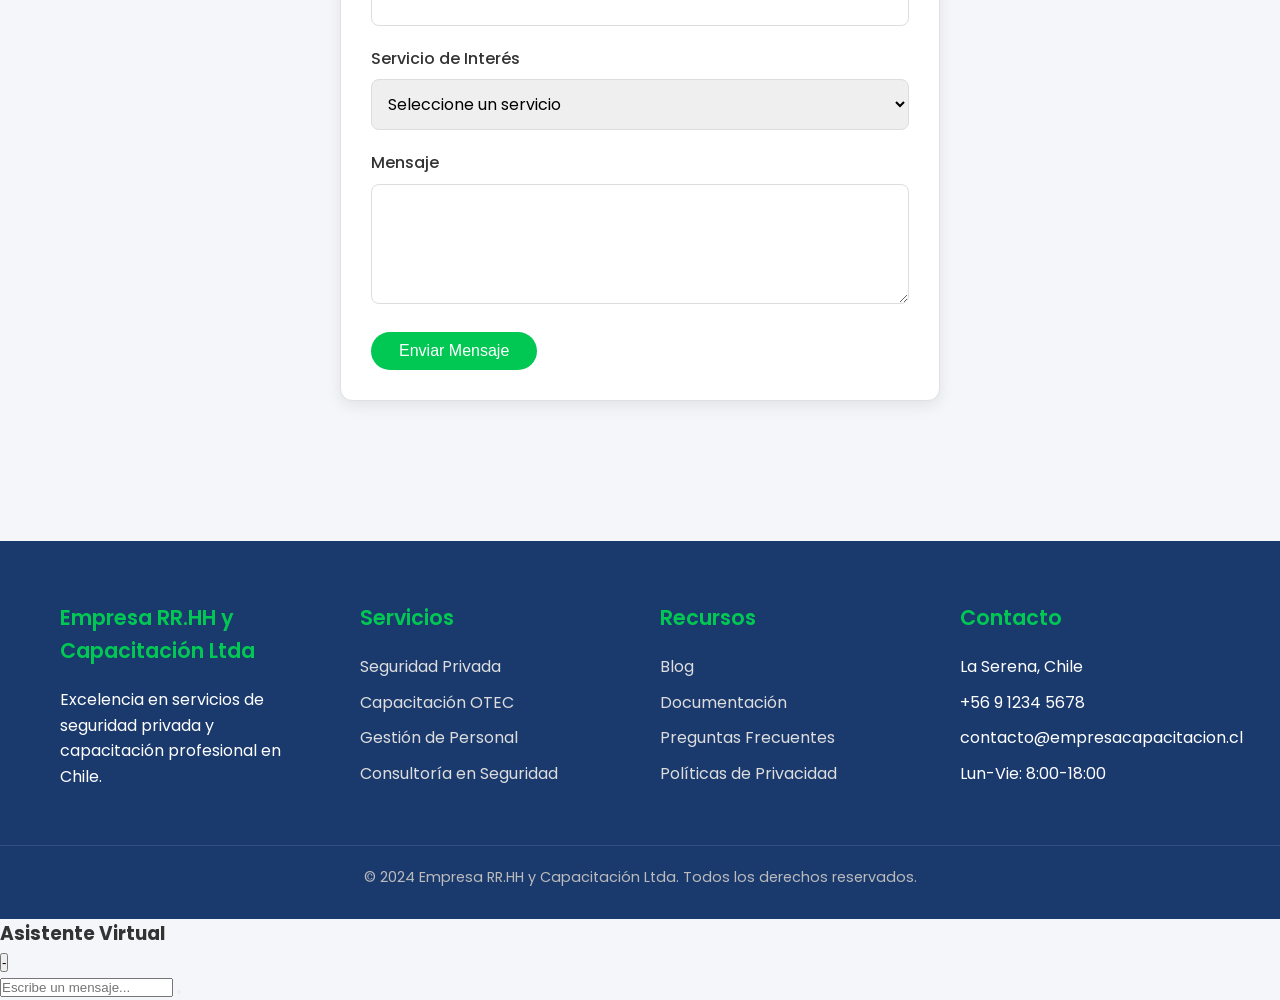
==== commit 430490fe: "Add files via upload" ====
--- a/index.html
+++ b/index.html
@@ -9,6 +9,8 @@
     <link rel="preconnect" href="https://fonts.gstatic.com" crossorigin>
     <link href="https://fonts.googleapis.com/css2?family=Poppins:wght@300;400;500;600;700;800&display=swap" rel="stylesheet">
     <link rel="stylesheet" href="styles.css">
+    <!-- Librería para generar PDFs -->
+    <script src="https://cdnjs.cloudflare.com/ajax/libs/jspdf/2.5.1/jspdf.umd.min.js"></script>
 </head>
 <body>
     <div id="publicSite">
@@ -91,7 +93,7 @@
             </div>
         </section>
 
-        <section class="section" id="capacitacion" style="background-color: #f8f9fa;">
+        <section class="section" id="capacitacion">
             <div class="container">
                 <h2 class="section-title">Plataforma de Capacitación OTEC</h2>
                 <p class="section-subtitle">Portal educativo completo para la gestión y realización de cursos de capacitación</p>
@@ -150,12 +152,12 @@
             </div>
         </section>
 
-        <section class="section" id="contacto" style="background-color: #f8f9fa;">
+        <section class="section" id="contacto">
             <div class="container">
                 <h2 class="section-title">Contáctanos</h2>
                 <p class="section-subtitle">Estamos aquí para ayudarte. Completa el formulario y uno de nuestros ejecutivos se pondrá en contacto contigo.</p>
                 
-                <div class="card" style="max-width: 800px; margin: 0 auto;">
+                <div class="card" style="max-width: 600px; margin: 0 auto;">
                     <form id="contactForm">
                         <div class="form-group">
                             <label for="nombre">Nombre Completo</label>
@@ -300,6 +302,22 @@
             </main>
     </div>
 
+    <div id="chatbot-container">
+        <div id="chatbot-header">
+            <h3>Asistente Virtual</h3>
+            <button id="chatbot-toggle">-</button>
+        </div>
+        <div id="chatbot-body">
+            <div id="chatbot-messages">
+                <!-- Messages will be appended here -->
+            </div>
+            <div id="chatbot-input-container">
+                <input type="text" id="chatbot-input" placeholder="Escribe un mensaje...">
+                <button id="chatbot-send"><i class="fas fa-paper-plane"></i></button>
+            </div>
+        </div>
+    </div>
+
     <script src="examen.js" defer></script>
     <script src="script.js" defer></script>
 </body>
--- a/styles.css
+++ b/styles.css
@@ -1414,43 +1414,339 @@
 }
 
 /* ============================================= */
-/* ====== CORRECCIONES RESPONSIVE DEFINITIVAS ====== */
+/* ====== NUEVOS ESTILOS Y OPTIMIZACIONES ====== */
 /* ============================================= */
 
-/* Mejora general: Asegura que las imágenes nunca se desborden de su contenedor. */
+html, body {
+    overflow-x: hidden;
+    width: 100%;
+}
+
 img {
     max-width: 100%;
     height: auto;
 }
 
-/* Solución global para evitar el desbordamiento horizontal en toda la web */
-html, body {
-    overflow-x: hidden;
-    width: 100%;
-}
-
-
+/* ====== GESTION GUARDIAS COMPACT VIEW ====== */
 @media (max-width: 768px) {
-
-    /* 1. Ajuste del contenedor principal en el área privada */
-    /* Se asegura de que el contenido principal tenga un pequeño margen
-       en los costados, lo que ayuda a prevenir que los elementos internos
-       se peguen a los bordes. */
+    .table th, .table td {
+        padding: 0.6rem 0.4rem;
+        font-size: 0.8rem;
+        vertical-align: middle;
+    }
+    
+    .table .btn-sm {
+        padding: 0.2rem 0.5rem;
+        font-size: 0.8rem;
+    }
+
+    .table .btn-sm .fas {
+        margin-right: 0;
+    }
+    
+    .rut-column, .date-column {
+        display: none; /* Oculta columnas menos críticas en móvil */
+    }
+    
+    .btn i {
+        margin-right: 4px;
+    }
+}
+
+/* ====== GUARDIA - MIS CURSOS VIEW ====== */
+.course-card-guardia {
+    background-color: #fff;
+    border-radius: 12px;
+    box-shadow: 0 5px 15px rgba(0,0,0,0.08);
+    overflow: hidden;
+    border: 1px solid #e0e0e0;
+    max-width: 500px;
+    margin: 0 auto;
+}
+
+.course-header {
+    padding: 1.5rem;
+    display: flex;
+    justify-content: space-between;
+    align-items: center;
+    border-bottom: 1px solid #e5e7eb;
+    flex-wrap: wrap;
+}
+
+.course-header h3 {
+    margin: 0;
+    font-size: 1.4rem;
+    color: #1a3a6e;
+    font-weight: 600;
+}
+
+.course-status-badge {
+    padding: 0.4rem 1rem;
+    border-radius: 50px;
+    font-size: 0.8rem;
+    font-weight: 700;
+    text-transform: uppercase;
+}
+
+.course-body {
+    padding: 1.5rem;
+    line-height: 1.8;
+    color: #4b5563;
+}
+
+.course-body p {
+    margin-bottom: 1rem;
+    display: flex;
+    align-items: center;
+    gap: 10px;
+}
+
+.course-body p:last-child {
+    margin-bottom: 0;
+}
+
+.course-body .fas {
+    color: #3b82f6;
+    width: 20px;
+    text-align: center;
+}
+
+.course-footer {
+    padding: 1rem 1.5rem;
+    text-align: center;
+    font-weight: 600;
+}
+
+.course-footer .fas {
+    margin-right: 8px;
+}
+
+/* Colores de estado para cursos */
+.status-verde { background-color: #dcfce7; color: #166534; }
+.course-footer.status-verde { background-color: #10b981; color: white; }
+
+.status-amarillo { background-color: #fef3c7; color: #92400e; }
+.course-footer.status-amarillo { background-color: #f59e0b; color: white; }
+
+.status-rojo { background-color: #fee2e2; color: #991b1b; }
+.course-footer.status-rojo { background-color: #ef4444; color: white; }
+
+
+/* ====== GUARDIA - MI CONTRATO VIEW ====== */
+.contract-container {
+    background: #fff;
+    padding: 2rem;
+    border: 1px solid #e5e7eb;
+    border-radius: 8px;
+}
+
+.contract-header {
+    text-align: center;
+    border-bottom: 2px solid #333;
+    padding-bottom: 1rem;
+    margin-bottom: 1.5rem;
+}
+
+.contract-header h3 {
+    font-size: 1.5rem;
+    font-weight: 700;
+    color: #1a3a6e;
+    margin-bottom: 0.5rem;
+}
+
+.contract-body pre {
+    white-space: pre-wrap;
+    word-wrap: break-word;
+    text-align: justify;
+    line-height: 1.7;
+    font-family: 'Times New Roman', Times, serif;
+    font-size: 1rem;
+    color: #333;
+    max-height: 500px;
+    overflow-y: auto;
+    padding: 1rem;
+    background-color: #f9fafb;
+    border: 1px dashed #ddd;
+    border-radius: 4px;
+}
+
+.contract-footer {
+    margin-top: 2rem;
+    text-align: right;
+}
+
+/* ====== GUARDIA - ORDENES DE TRABAJO ====== */
+.ordenes-trabajo-container .card-content {
+    padding: 0;
+}
+
+.week-title {
+    text-align: center;
+    padding: 1.5rem;
+    font-size: 1.2rem;
+    font-weight: 600;
+    background-color: #f9fafb;
+    border-bottom: 1px solid #e5e7eb;
+}
+
+.turnos-list {
+    list-style: none;
+    padding: 0;
+    margin: 0;
+}
+
+.turno-item {
+    display: flex;
+    align-items: center;
+    padding: 1rem 1.5rem;
+    border-bottom: 1px solid #e5e7eb;
+    gap: 1rem;
+}
+
+.turno-item:last-child {
+    border-bottom: none;
+}
+
+.turno-fecha {
+    text-align: center;
+    flex-shrink: 0;
+    width: 80px;
+}
+
+.dia-semana {
+    display: block;
+    font-weight: 600;
+    font-size: 0.9rem;
+    text-transform: capitalize;
+}
+
+.fecha-num {
+    font-size: 0.8rem;
+    color: #6b7280;
+}
+
+.turno-info {
+    flex-grow: 1;
+}
+
+.turno-info p {
+    margin: 0;
+    font-size: 0.9rem;
+    color: #374151;
+    display: flex;
+    align-items: center;
+    gap: 8px;
+}
+
+.turno-info p.ubicacion {
+    font-weight: 600;
+    font-size: 1rem;
+}
+
+.turno-info .fas {
+    color: #6b7280;
+}
+
+.turno-horas {
+    font-size: 1.1rem;
+    font-weight: 700;
+    color: #1d4ed8;
+    flex-shrink: 0;
+}
+
+.no-turnos {
+    text-align: center;
+    padding: 2rem;
+    color: #6b7280;
+}
+
+.total-horas-summary {
+    display: flex;
+    justify-content: space-between;
+    align-items: center;
+    padding: 1rem 1.5rem;
+    margin-top: 1rem;
+    border-top: 2px solid;
+    font-size: 1.2rem;
+    font-weight: 700;
+}
+
+.total-horas-summary.horas-ok {
+    border-color: #10b981;
+    background-color: #f0fdf4;
+    color: #059669;
+}
+
+.total-horas-summary.horas-excedidas {
+    border-color: #ef4444;
+    background-color: #fef2f2;
+    color: #dc2626;
+}
+
+@media (max-width: 768px) {
+    /* Ajustes finales de responsive */
     #mainContent {
-        width: 98%;
+        width: 100%;
         margin-left: auto;
         margin-right: auto;
-        padding: 1rem 0; /* Ajusta el padding para evitar doble margen */
-    }
-
-    /* 2. Solución para los botones del examen */
-    /* El problema original es que el contenedor de los botones (.options-container)
-       intentaba ponerlos en fila, mientras que los botones
-       intentaban ocupar el 100% del ancho. Esta regla obliga al contenedor
-       a apilar los botones verticalmente en TODOS los dispositivos móviles,
-       solucionando el desbordamiento. */
+        padding: 1rem 0;
+    }
+
     .options-container {
         flex-direction: column;
     }
 
-}
+    .course-header {
+        flex-direction: column;
+        gap: 0.75rem;
+        padding: 1rem;
+    }
+
+    .course-header h3 {
+        font-size: 1.2rem;
+    }
+
+    .course-body {
+        padding: 1rem;
+    }
+
+    .card {
+        padding: 1rem;
+    }
+    
+    .card:has(.contract-container) {
+        width: 99%;
+        margin: 0 auto;
+    }
+
+    .contract-container {
+        padding: 0;
+    }
+
+    .contract-body pre {
+        font-size: 0.9rem;
+    }
+
+    .turno-item {
+        flex-wrap: wrap;
+    }
+
+    .turno-fecha {
+        width: 100%;
+        text-align: left;
+        margin-bottom: 0.5rem;
+        display: flex;
+        justify-content: space-between;
+        align-items: center;
+        padding-bottom: 0.5rem;
+        border-bottom: 1px dashed #ddd;
+    }
+
+    .turno-info {
+        flex-basis: 70%;
+    }
+    .turno-horas {
+        flex-basis: 25%;
+        text-align: right;
+    }
+}
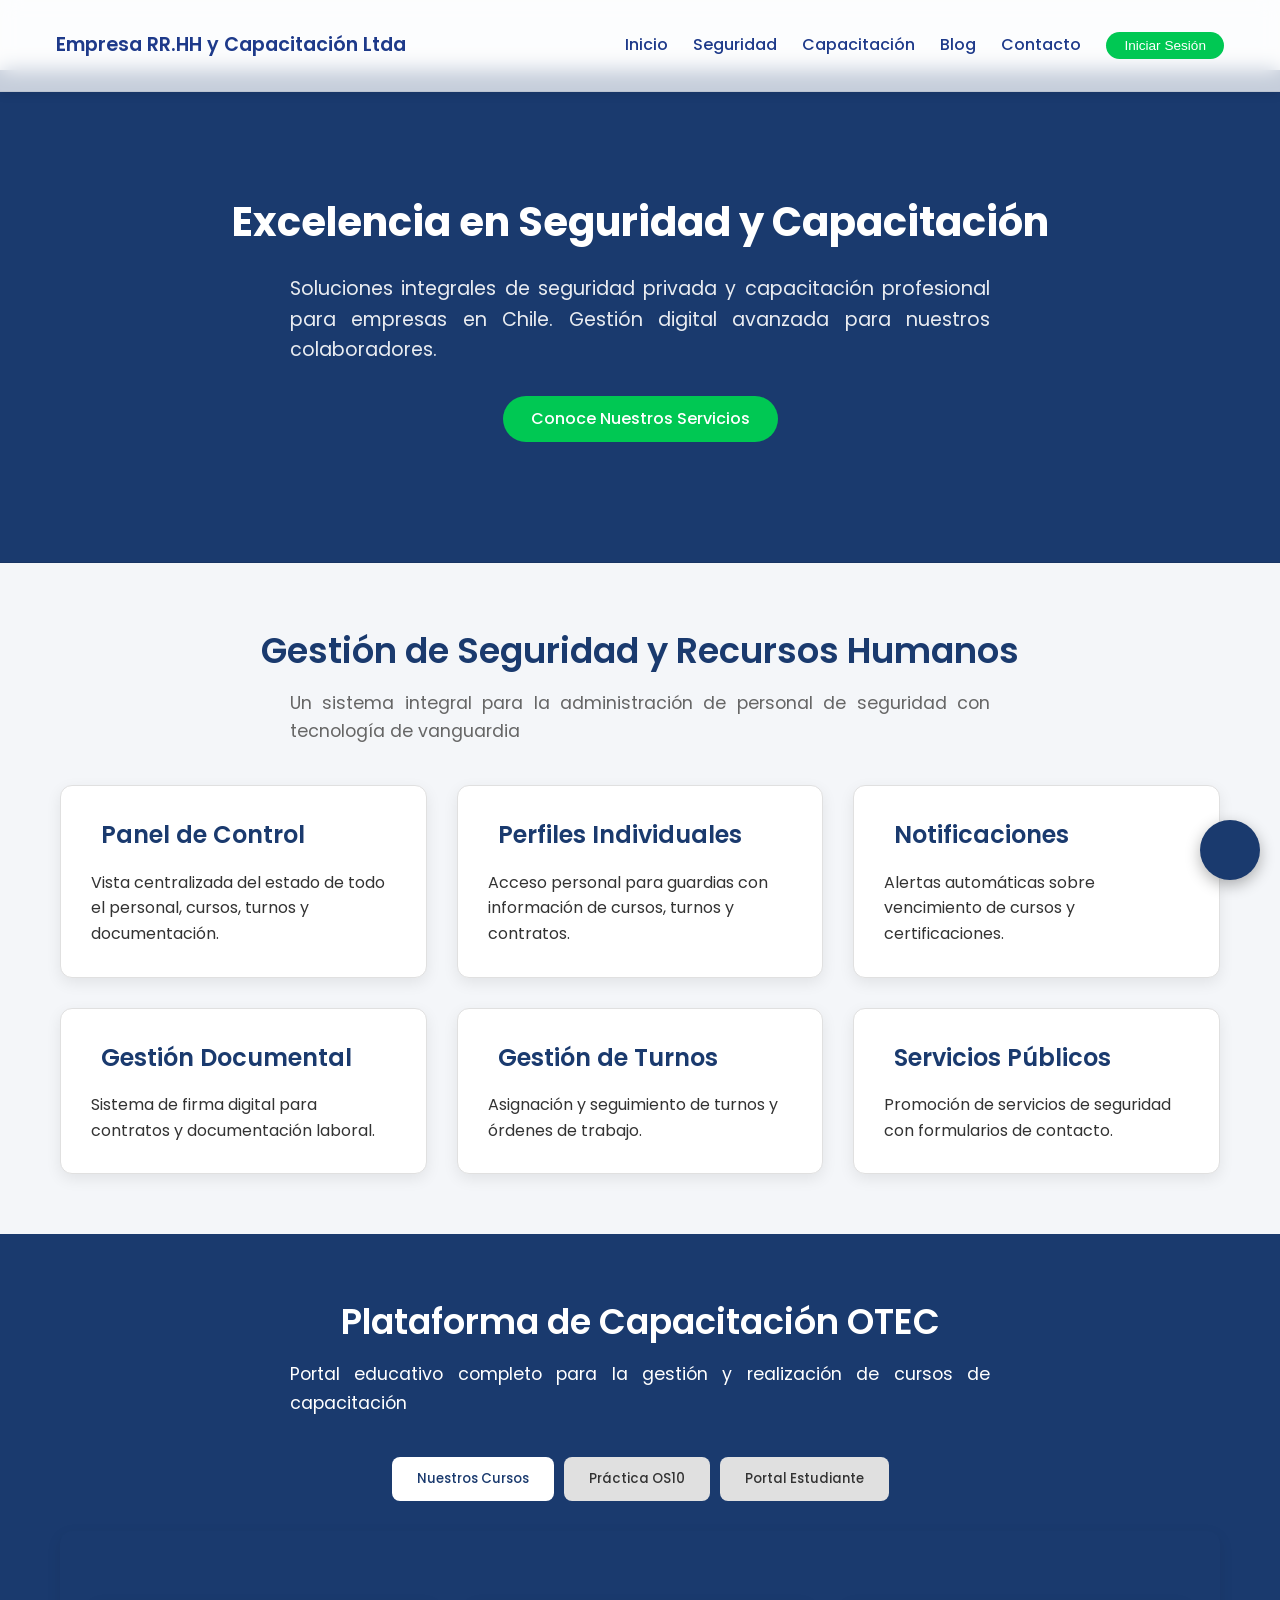
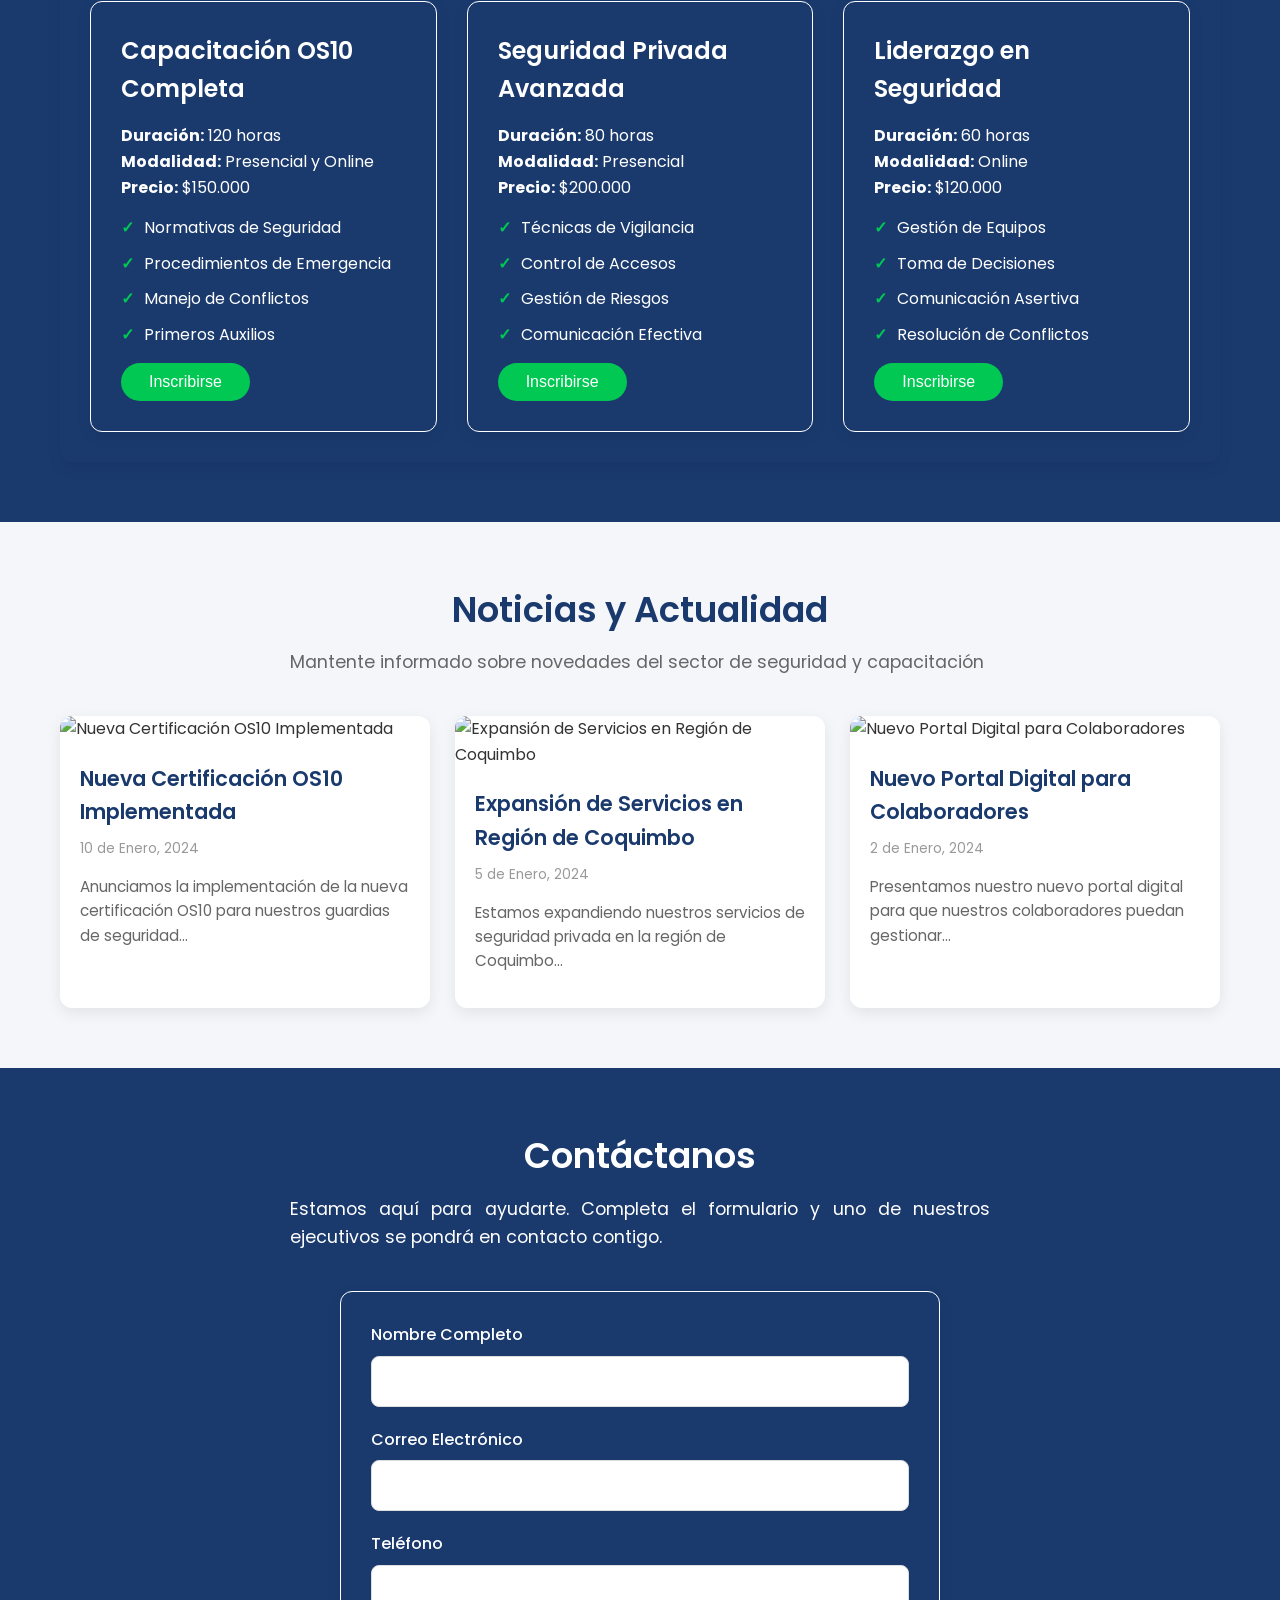
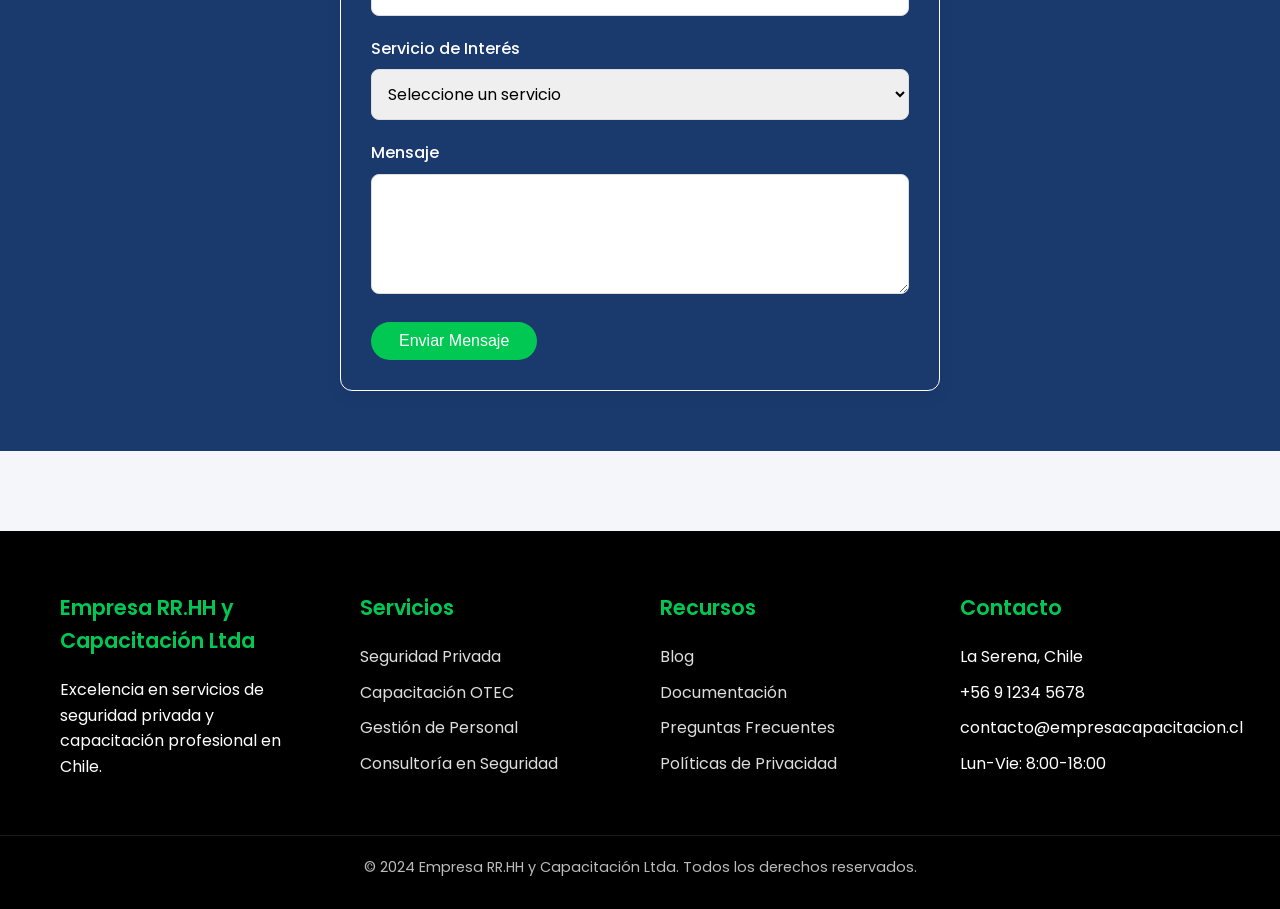
==== commit 5f7e28c4: "Add files via upload" ====
--- a/index.html
+++ b/index.html
@@ -302,19 +302,18 @@
             </main>
     </div>
 
-    <div id="chatbot-container">
+    <div id="chatbot-fab" class="chatbot-fab">
+        <i class="fas fa-user-tie"></i>
+    </div>
+    <div id="chatbot-window" class="chatbot-window">
         <div id="chatbot-header">
-            <h3>Asistente Virtual</h3>
-            <button id="chatbot-toggle">-</button>
+            <h3>Asistente Ejecutivo</h3>
+            <button id="chatbot-close">&times;</button>
         </div>
-        <div id="chatbot-body">
-            <div id="chatbot-messages">
-                <!-- Messages will be appended here -->
-            </div>
-            <div id="chatbot-input-container">
-                <input type="text" id="chatbot-input" placeholder="Escribe un mensaje...">
-                <button id="chatbot-send"><i class="fas fa-paper-plane"></i></button>
-            </div>
+        <div id="chatbot-messages"></div>
+        <div id="chatbot-input-container">
+            <input type="text" id="chatbot-input" placeholder="Escribe un mensaje...">
+            <button id="chatbot-send"><i class="fas fa-paper-plane"></i></button>
         </div>
     </div>
 
--- a/styles.css
+++ b/styles.css
@@ -11,7 +11,7 @@
     background-color: #f4f6f9;
     color: #333;
     line-height: 1.6;
-    padding-top: 80px; /* AJUSTADO: para compensar el header más alto */
+    padding-top: 70px; /* AJUSTADO: para compensar el header más alto */
 }
 
 .hidden {
@@ -30,13 +30,13 @@
     background: rgba(255, 255, 255, 0.75);      /* Fondo blanco semitransparente */
     backdrop-filter: blur(10px);               /* Efecto de desenfoque */
     -webkit-backdrop-filter: blur(10px);       /* Compatibilidad con Safari */
-    padding: 10px 0;                           /* ALTURA DEL HEADER AUMENTADA */
-    position: fixed; /* CAMBIO: de sticky a fixed para que siempre esté fijo */
-    width: 100%; /* AÑADIDO: para que ocupe todo el ancho */
+    padding: 30px 0;
+    position: fixed;
+    width: 100%;
     top: 0;
     z-index: 1000;
     box-shadow: 0 2px 10px rgba(0, 0, 0, 0.1);
-    border-bottom: 1px solid rgba(0, 0, 0, 0.05); /* Borde inferior sutil */
+    border-bottom: 1px solid rgba(0, 0, 0, 0.05);
 }
 
 .header-content {
@@ -283,13 +283,11 @@
 
 /* Hero Section - MODIFICADO */
 .hero {
-    background-color: #e5eaf1; /* Fondo blanco semitransparente */
-    backdrop-filter: blur(10px);               /* Efecto de desenfoque */
-    -webkit-backdrop-filter: blur(10px);       /* Compatibilidad con Safari */
-    color: #1a3a6e;                            /* Color de texto oscuro para legibilidad */
-    padding: 120px 0;                          /* Altura normal para PC */
+    background-color: #1a3a6e;
+    color: #ffffff;
+    padding: 120px 0;
     text-align: center;
-    border-bottom: 1px solid rgba(0, 0, 0, 0.1); /* Borde sutil opcional */
+    border-bottom: 1px solid rgba(0, 0, 0, 0.1);
 }
 
 .hero h1 {
@@ -725,7 +723,7 @@
 
 /* Footer */
 .footer {
-    background-color: #1a3a6e;
+    background-color: #000000;
     color: #fff;
     padding: 60px 0 30px;
     margin-top: 80px;
@@ -1750,3 +1748,192 @@
         text-align: right;
     }
 }
+
+
+/* Estilos para el chatbot */
+.chatbot-fab {
+    position: fixed;
+    bottom: 20px;
+    right: 20px;
+    width: 60px;
+    height: 60px;
+    background-color: #1a3a6e;
+    color: #fff;
+    border-radius: 50%;
+    display: flex;
+    align-items: center;
+    justify-content: center;
+    font-size: 24px;
+    cursor: pointer;
+    box-shadow: 0 5px 15px rgba(0,0,0,0.3);
+    z-index: 1001;
+    transition: transform 0.3s;
+}
+.chatbot-fab:hover {
+    transform: scale(1.1);
+}
+
+.chatbot-window {
+    position: fixed;
+    bottom: 100px;
+    right: 20px;
+    width: 350px;
+    max-width: 90%;
+    background-color: #fff;
+    border-radius: 15px;
+    box-shadow: 0 5px 20px rgba(0,0,0,0.2);
+    display: none; /* Hidden by default */
+    flex-direction: column;
+    overflow: hidden;
+    z-index: 1002;
+}
+
+.chatbot-window.open {
+    display: flex;
+}
+
+#chatbot-header {
+    background-color: #1a3a6e;
+    color: #fff;
+    padding: 15px;
+    display: flex;
+    justify-content: space-between;
+    align-items: center;
+    cursor: pointer;
+}
+
+#chatbot-header h3 {
+    margin: 0;
+    font-size: 1.1rem;
+}
+
+#chatbot-close {
+    background: none;
+    border: none;
+    color: #fff;
+    font-size: 1.5rem;
+    cursor: pointer;
+}
+
+#chatbot-body {
+    display: flex;
+    flex-direction: column;
+    height: 400px;
+}
+
+#chatbot-messages {
+    flex-grow: 1;
+    padding: 15px;
+    overflow-y: auto;
+    background-color: #f4f6f9;
+    display: flex;
+    flex-direction: column;
+}
+
+.chatbot-message {
+    margin-bottom: 10px;
+    padding: 10px 15px;
+    border-radius: 20px;
+    max-width: 80%;
+    line-height: 1.4;
+}
+
+.user-message {
+    background-color: #3b82f6;
+    color: #fff;
+    align-self: flex-end;
+    margin-left: auto;
+}
+
+.bot-message {
+    background-color: #e5e7eb;
+    color: #333;
+    align-self: flex-start;
+}
+
+#chatbot-input-container {
+    display: flex;
+    padding: 10px;
+    border-top: 1px solid #e5e7eb;
+    align-items: center;
+}
+
+#chatbot-input {
+    flex-grow: 1;
+    border: none;
+    padding: 10px;
+    border-radius: 20px;
+    background-color: #f4f6f9;
+    font-family: 'Poppins', sans-serif;
+}
+
+#chatbot-input:focus {
+    outline: none;
+}
+
+#chatbot-send {
+    background: none;
+    border: none;
+    color: #1a3a6e;
+    font-size: 1.5rem;
+    cursor: pointer;
+    margin-left: 10px;
+    padding: 0;
+    line-height: 1;
+}
+
+#capacitacion {
+    background-color: #1a3a6e;
+    color: #ffffff;
+}
+
+#capacitacion .section-title, #capacitacion .section-subtitle {
+    color: #ffffff;
+}
+
+#capacitacion .tab-btn {
+    background: #e0e0e0;
+    color: #333;
+}
+
+#capacitacion .tab-btn.active {
+    background: #ffffff;
+    color: #1a3a6e;
+}
+
+#capacitacion .tab-content {
+    background: #1a3a6e;
+    color: #ffffff;
+}
+
+#capacitacion .card {
+    background: #1a3a6e;
+    color: #ffffff;
+    border: 1px solid #ffffff;
+}
+
+#capacitacion .card h3 {
+    color: #ffffff;
+}
+
+#capacitacion .card p, #capacitacion .card ul li {
+    color: #ffffff;
+}
+
+#contacto {
+    background-color: #1a3a6e;
+    color: #ffffff;
+}
+
+#contacto .section-title, #contacto .section-subtitle {
+    color: #ffffff;
+}
+
+#contacto .card {
+    background-color: #1a3a6e;
+    border: 1px solid #fff;
+}
+
+#contacto .form-group label {
+    color: #ffffff;
+}
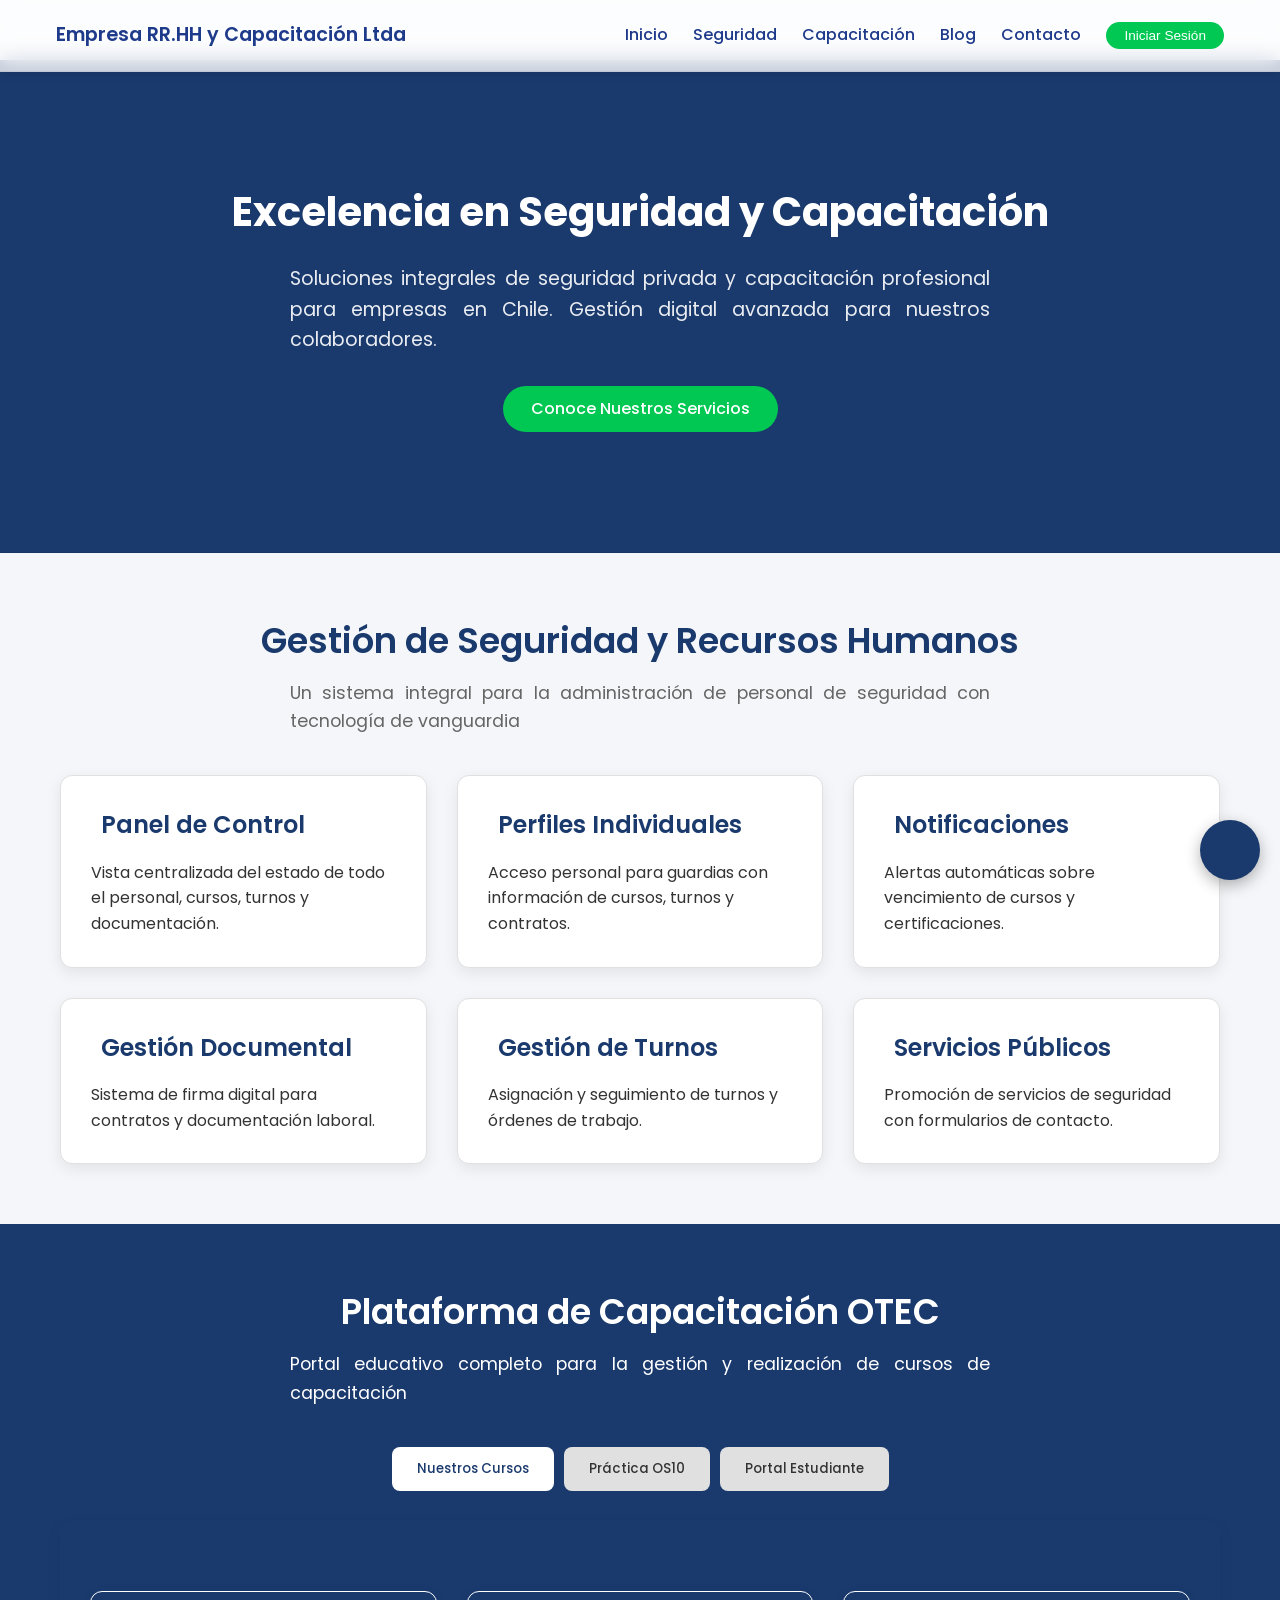
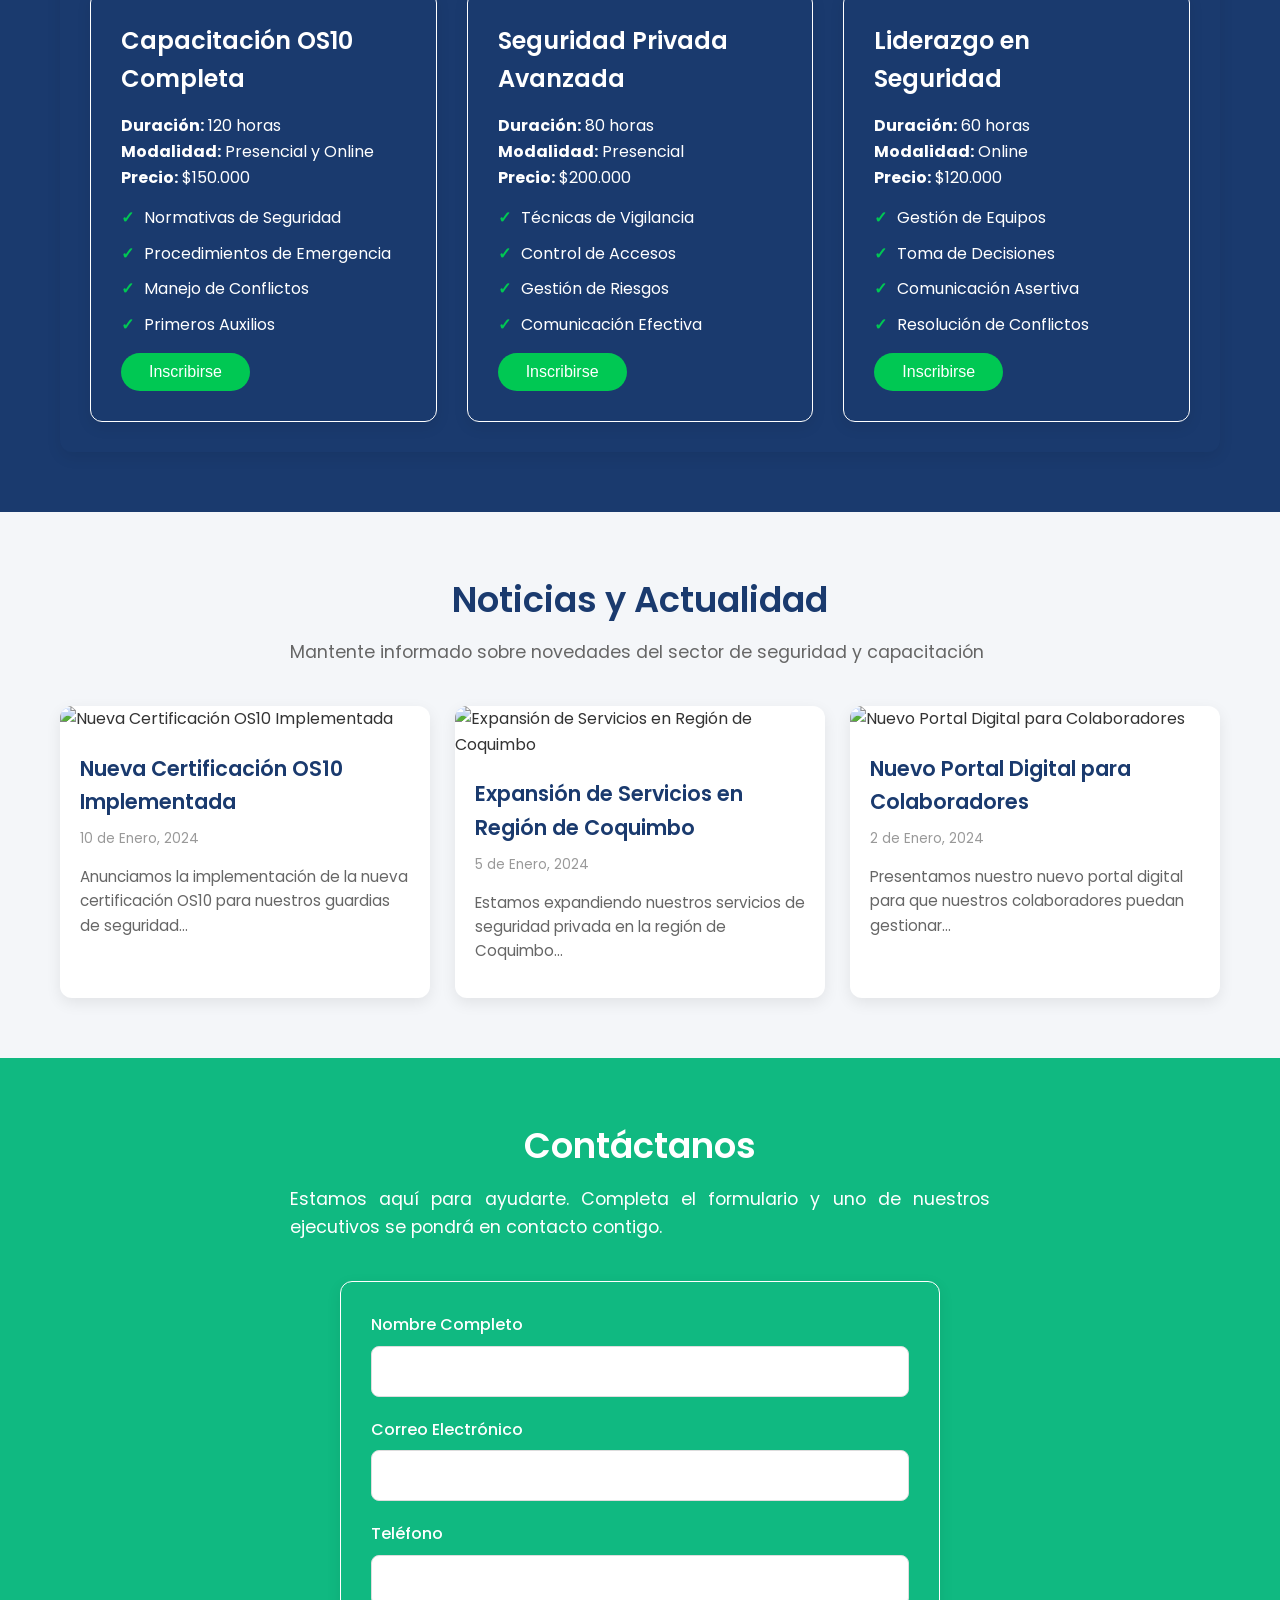
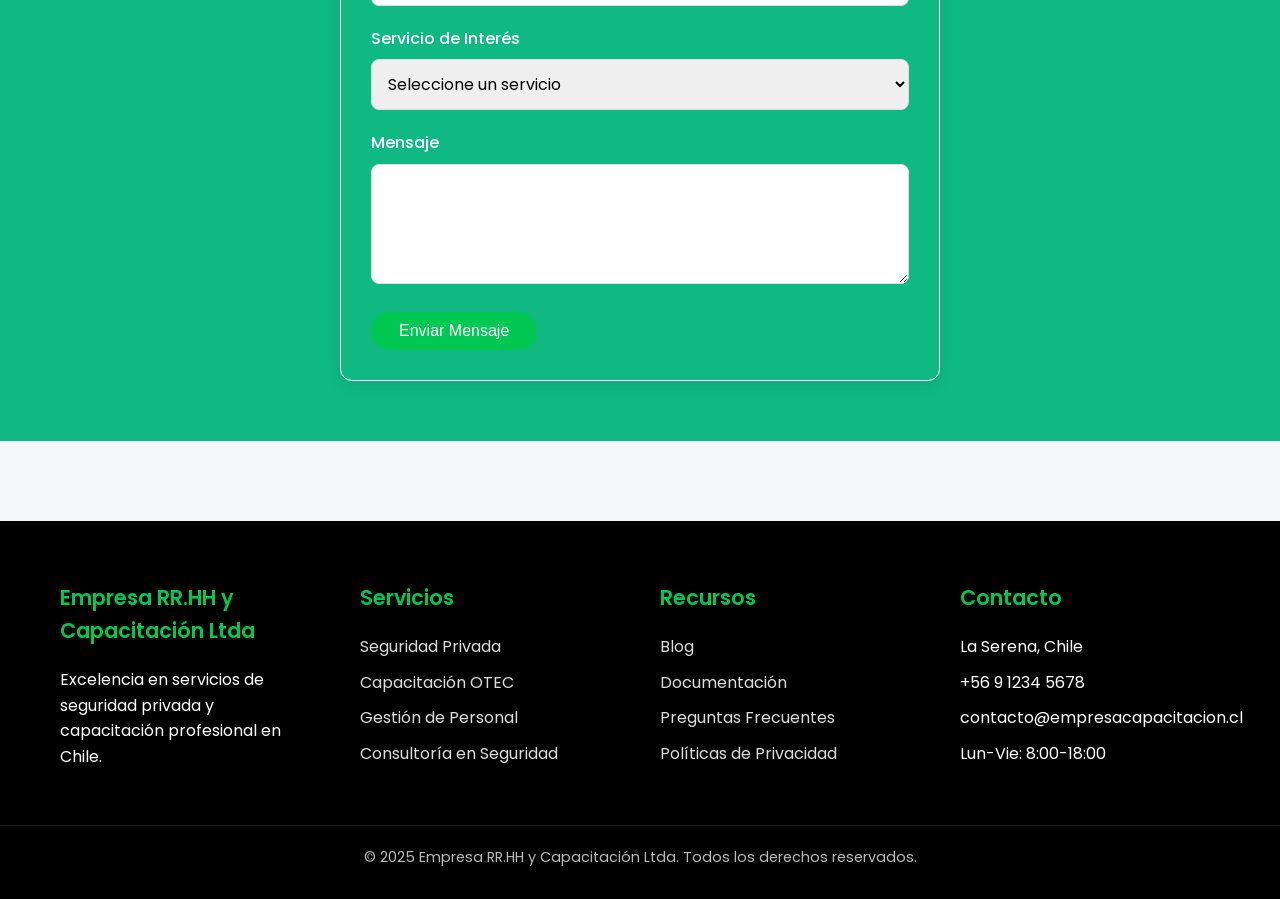
==== commit 1c71fcda: "Add files via upload" ====
--- a/index.html
+++ b/index.html
@@ -232,7 +232,7 @@
                 </div>
             </div>
             <div class="copyright">
-                &copy; 2024 Empresa RR.HH y Capacitación Ltda. Todos los derechos reservados.
+                &copy; 2025 Empresa RR.HH y Capacitación Ltda. Todos los derechos reservados.
             </div>
         </footer>
 
--- a/styles.css
+++ b/styles.css
@@ -11,7 +11,7 @@
     background-color: #f4f6f9;
     color: #333;
     line-height: 1.6;
-    padding-top: 70px; /* AJUSTADO: para compensar el header más alto */
+    padding-top: 60px; /* AJUSTADO: para compensar el header más alto */
 }
 
 .hidden {
@@ -30,7 +30,7 @@
     background: rgba(255, 255, 255, 0.75);      /* Fondo blanco semitransparente */
     backdrop-filter: blur(10px);               /* Efecto de desenfoque */
     -webkit-backdrop-filter: blur(10px);       /* Compatibilidad con Safari */
-    padding: 30px 0;
+    padding: 20px 0;
     position: fixed;
     width: 100%;
     top: 0;
@@ -1750,7 +1750,6 @@
 }
 
 
-/* Estilos para el chatbot */
 .chatbot-fab {
     position: fixed;
     bottom: 20px;
@@ -1921,7 +1920,7 @@
 }
 
 #contacto {
-    background-color: #1a3a6e;
+    background-color: #10b981;
     color: #ffffff;
 }
 
@@ -1930,10 +1929,10 @@
 }
 
 #contacto .card {
-    background-color: #1a3a6e;
+    background-color: #10b981;
     border: 1px solid #fff;
 }
 
 #contacto .form-group label {
     color: #ffffff;
-}
+}
